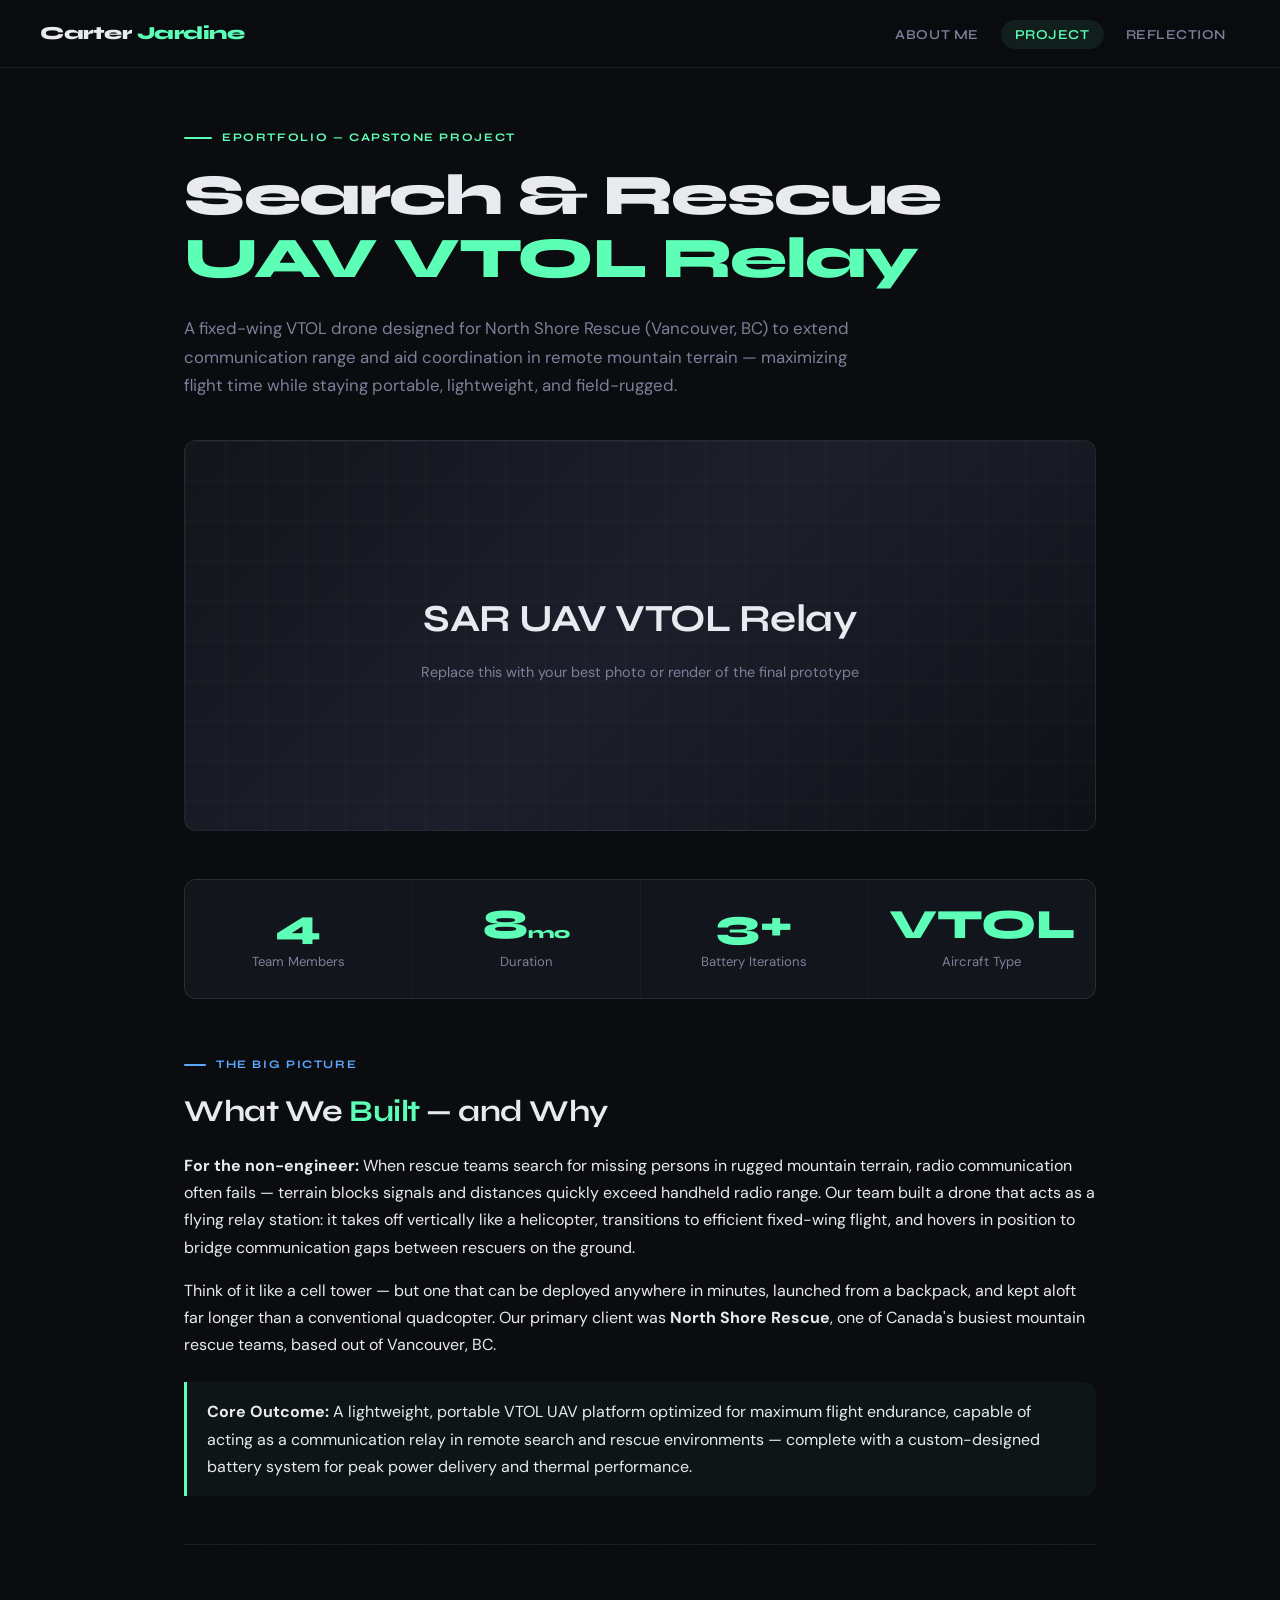
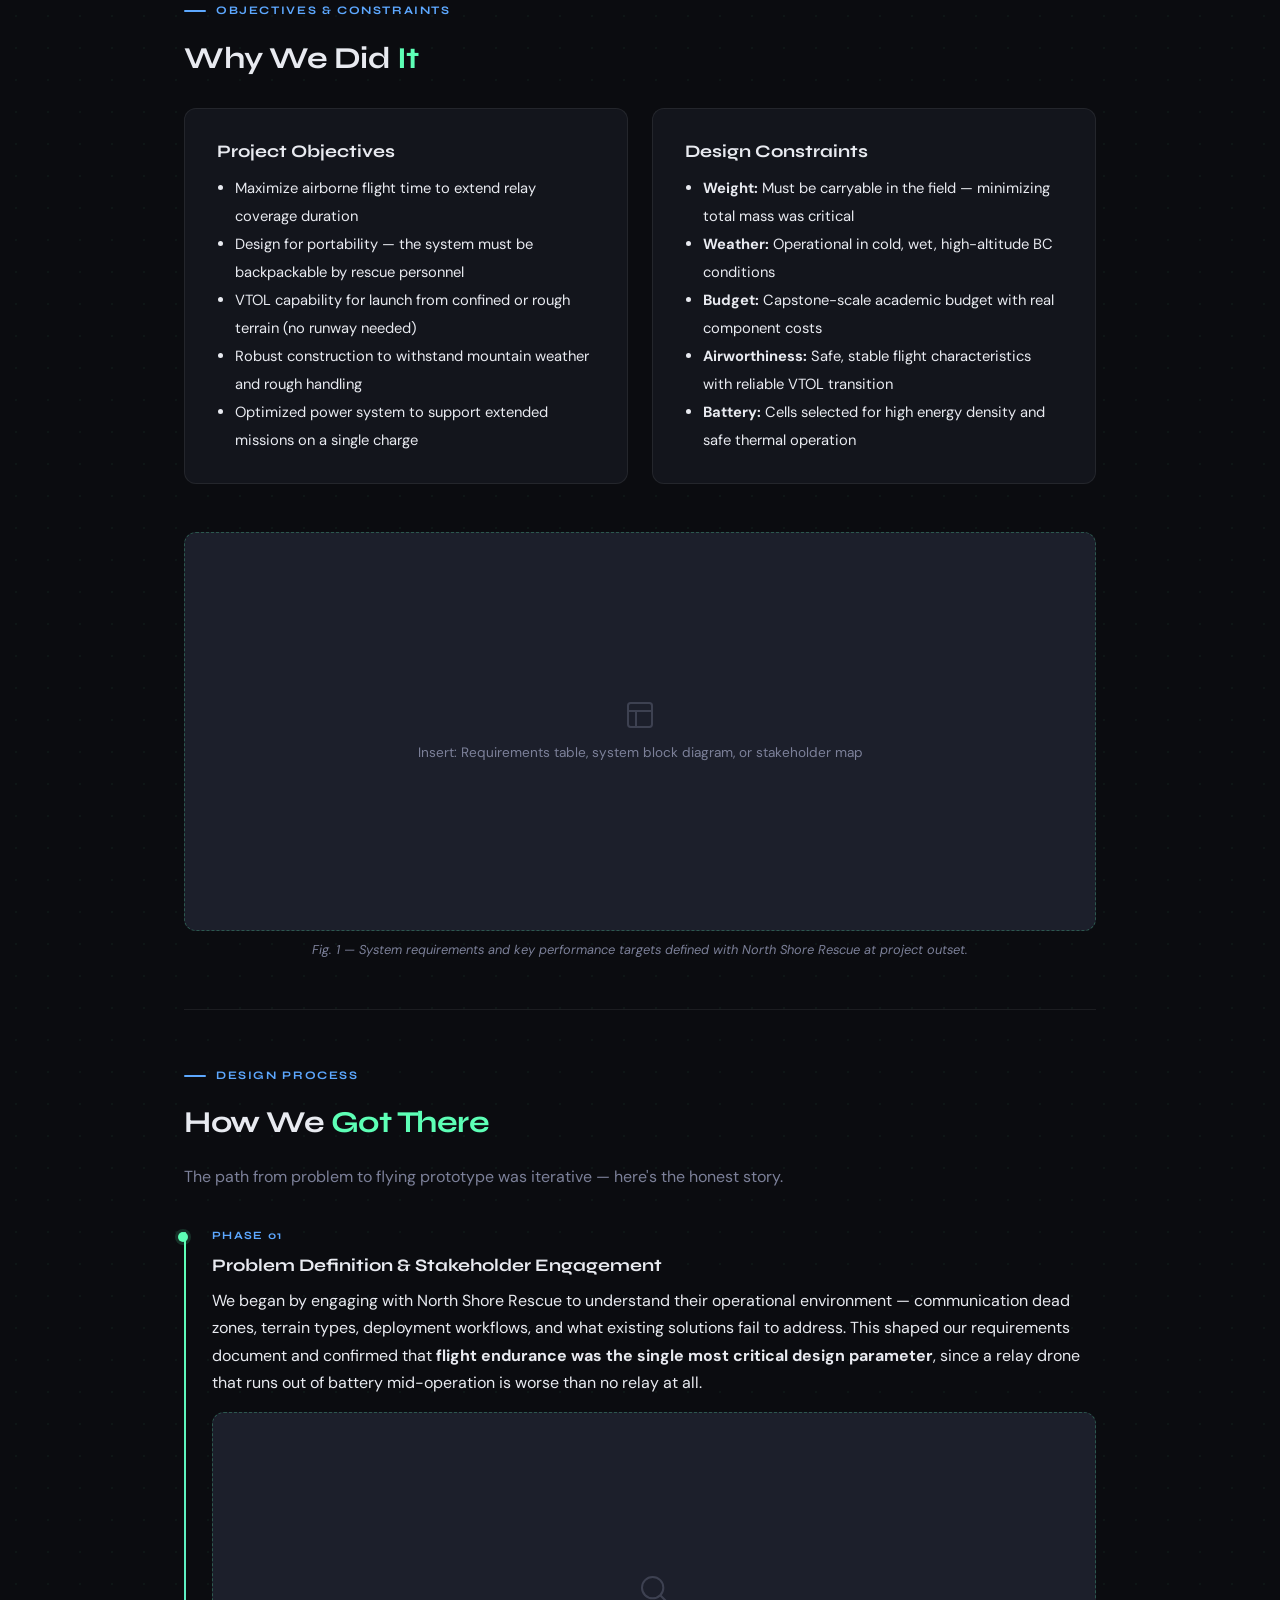
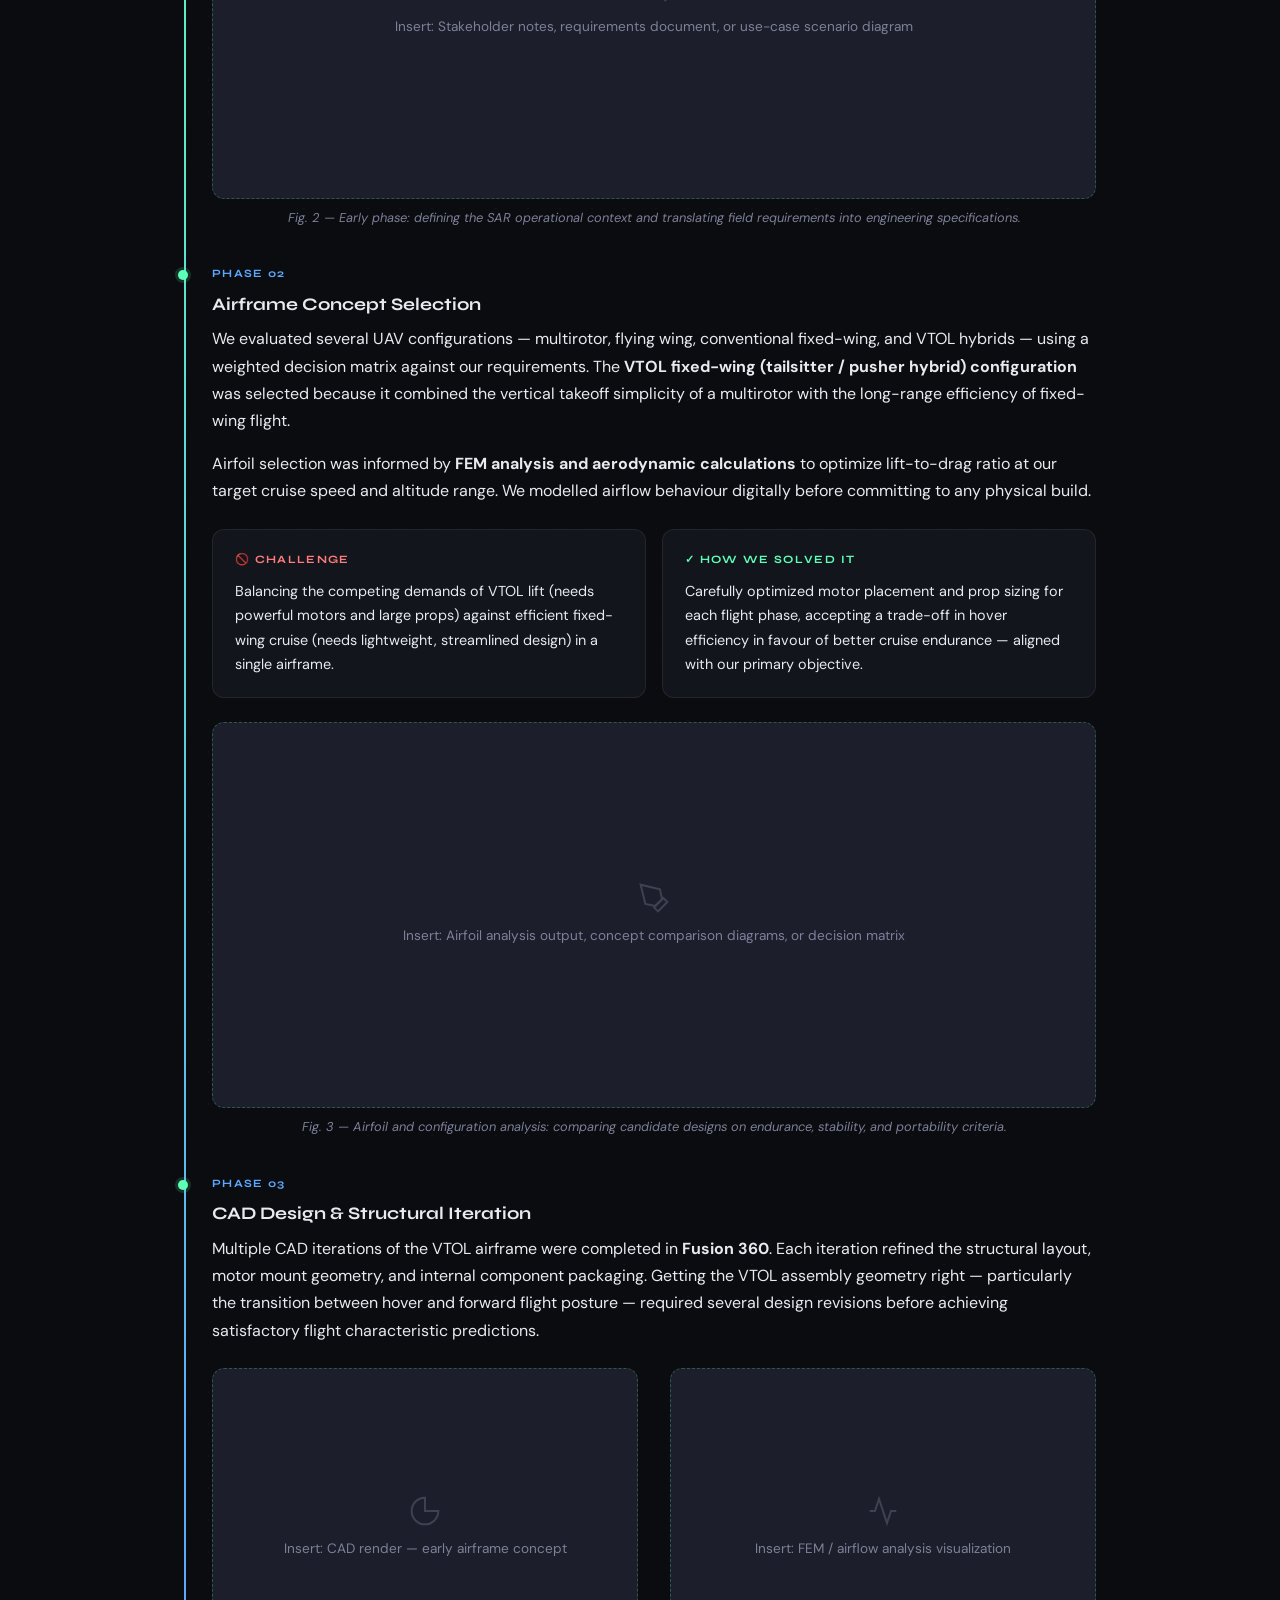
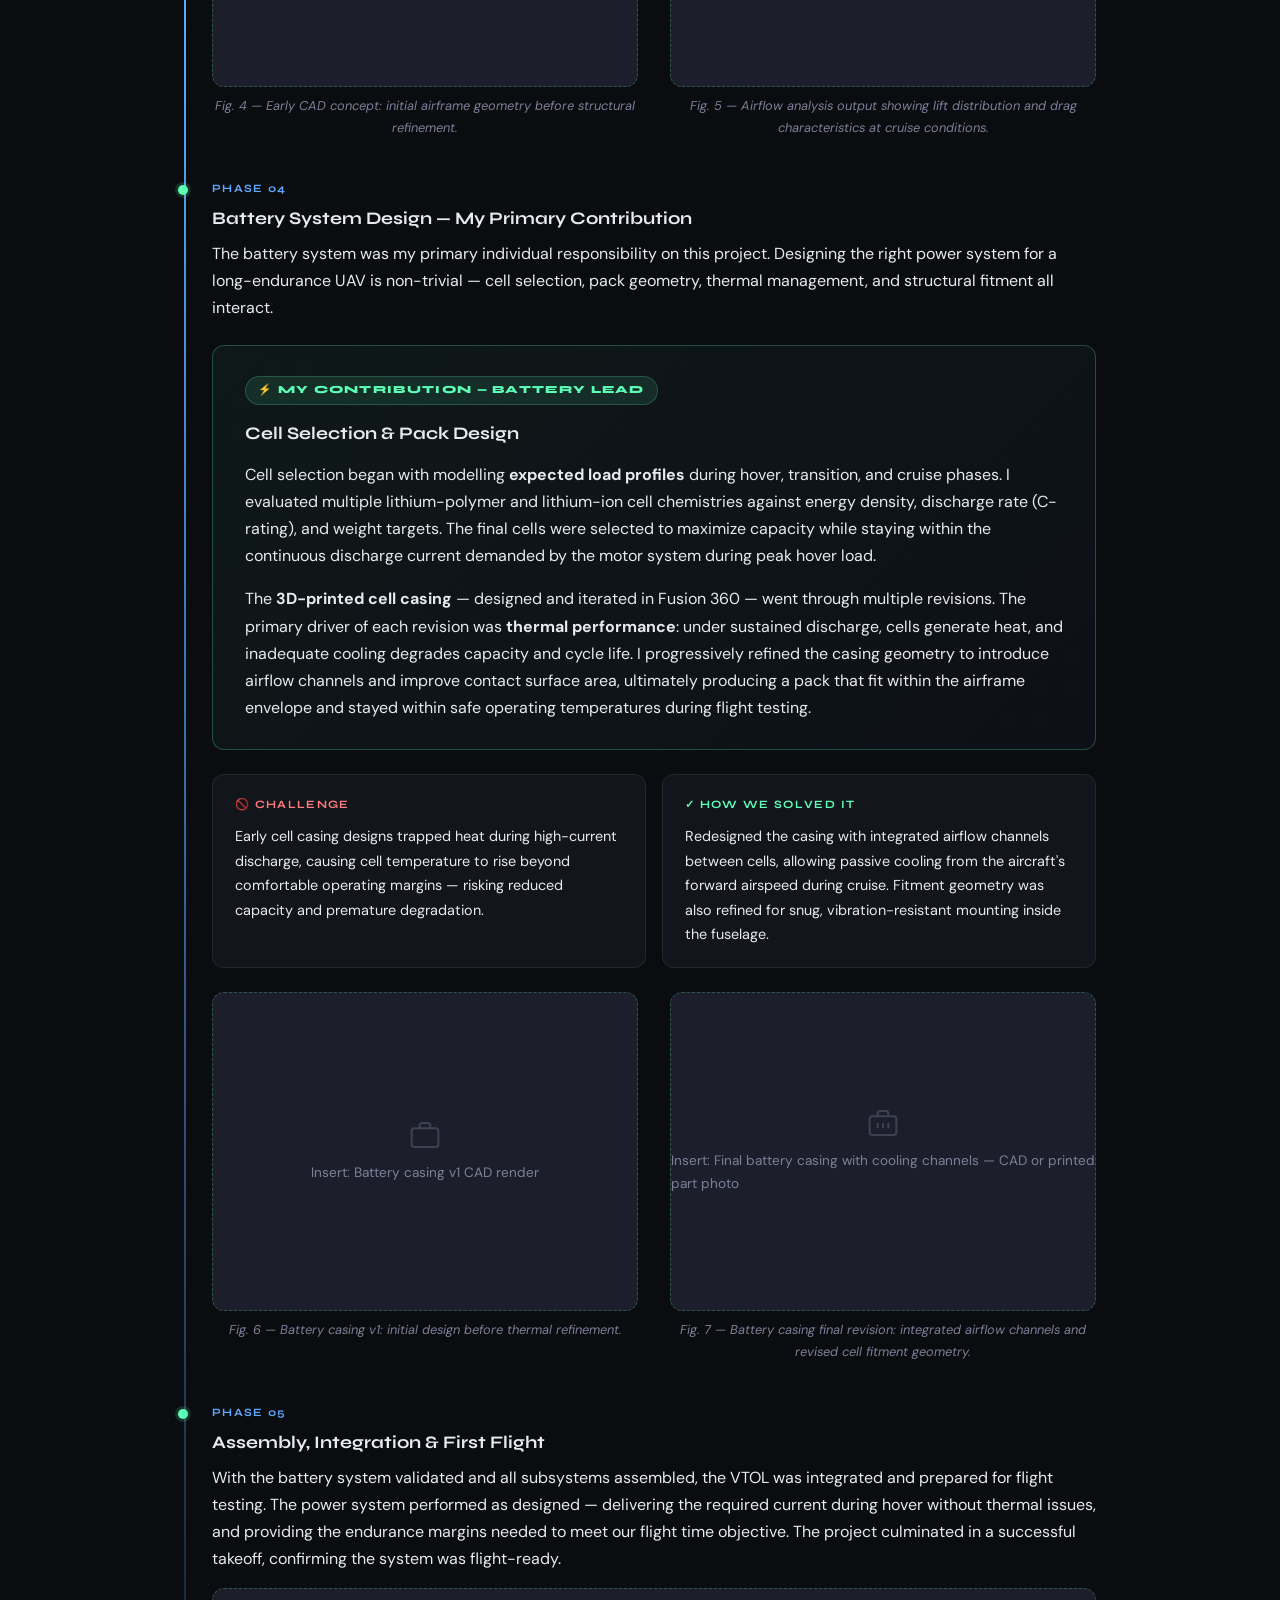
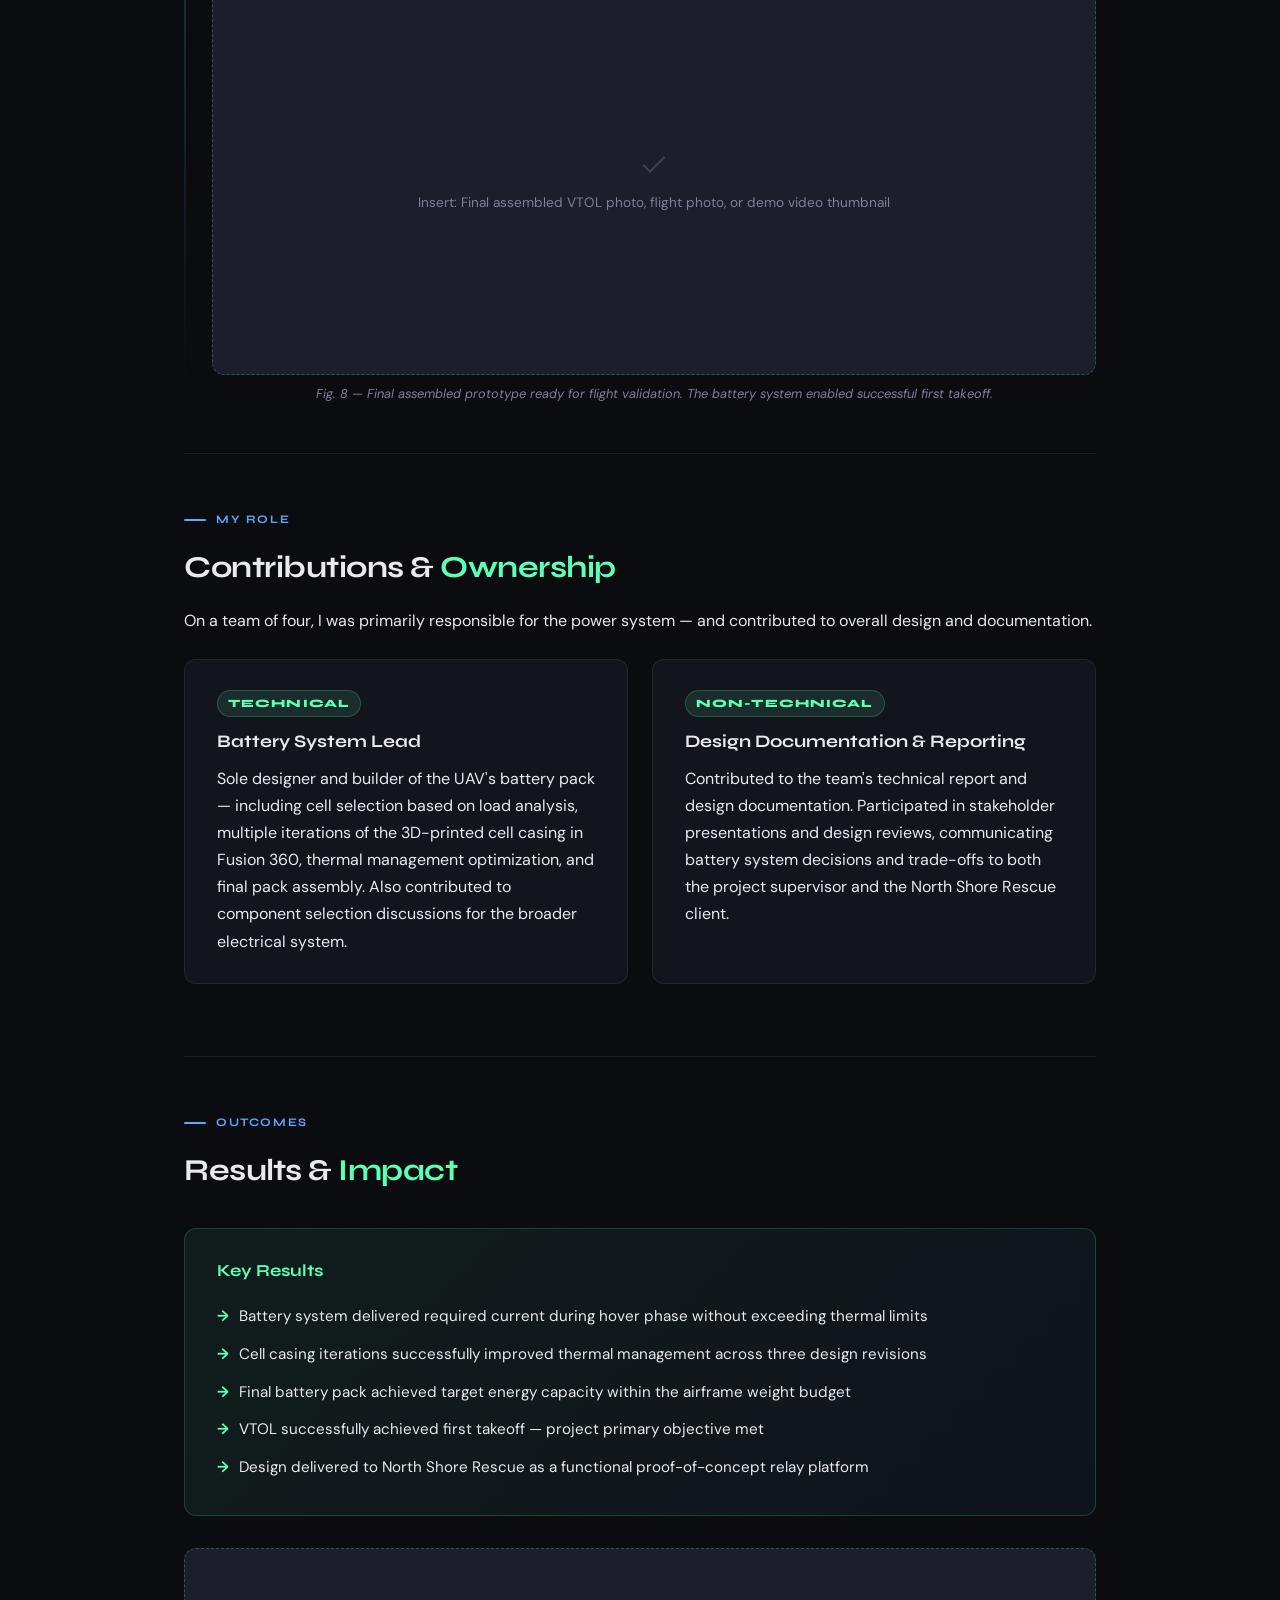
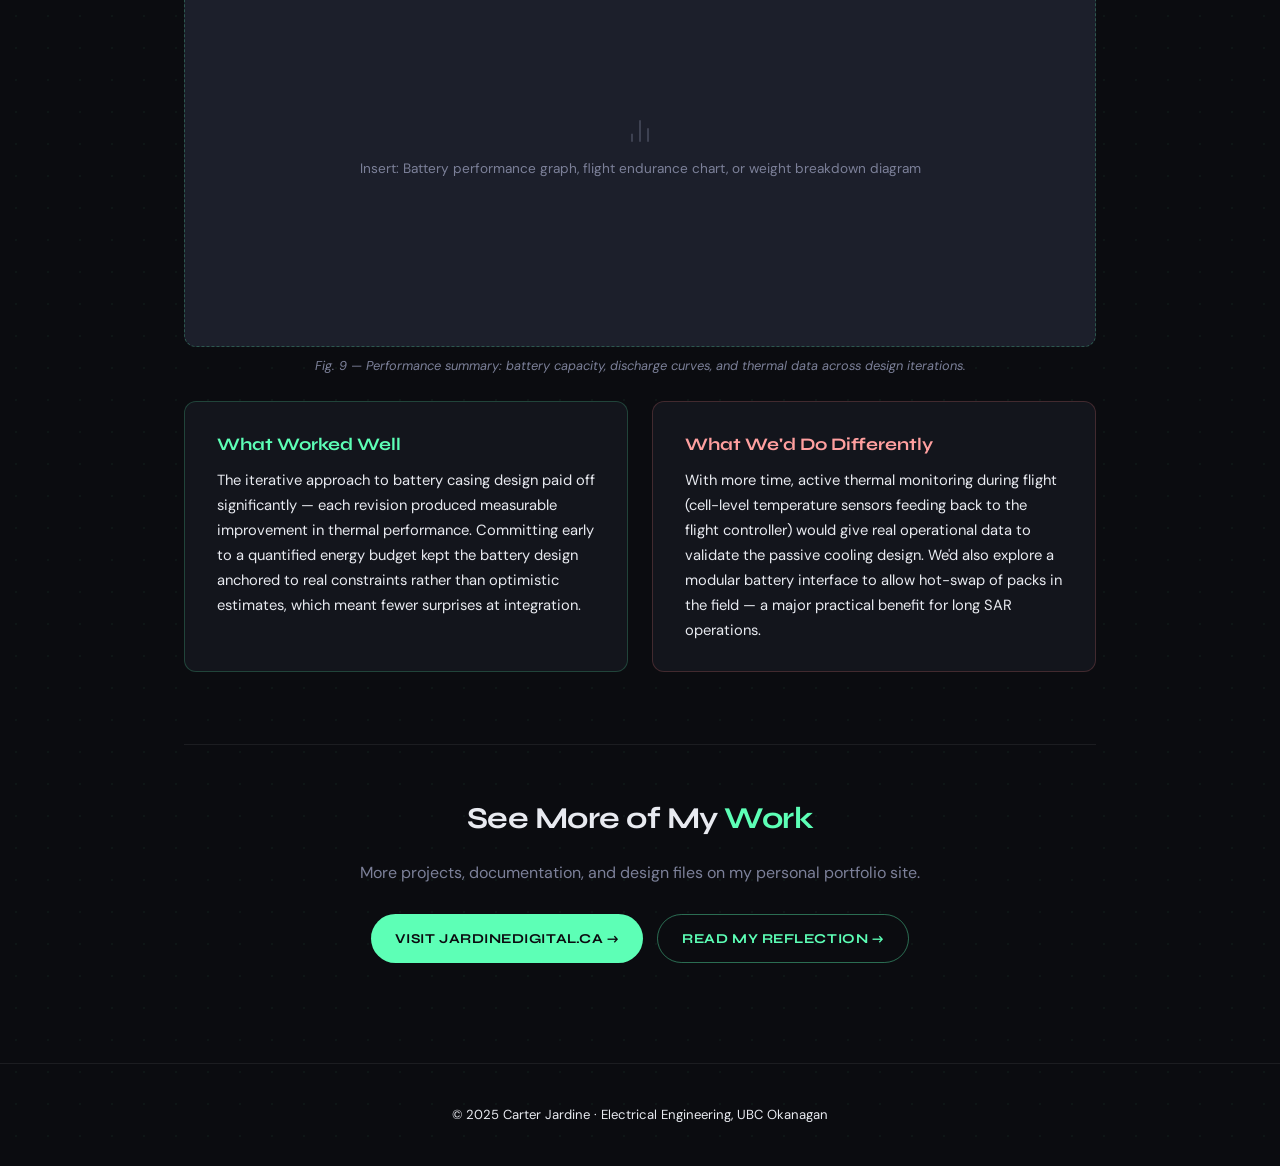
==== project.html @ 3ef9c0d0 "Add files via upload" ====
<!DOCTYPE html>
<html lang="en">
<head>
  <meta charset="UTF-8" />
  <meta name="viewport" content="width=device-width, initial-scale=1.0" />
  <title>Project — Carter Jardine ePortfolio</title>
  <link rel="stylesheet" href="style.css" />
  <style>
    .stats-bar {
      display: grid;
      grid-template-columns: repeat(4, 1fr);
      gap: 1px;
      background: var(--border);
      border: 1px solid var(--border);
      border-radius: var(--radius);
      overflow: hidden;
      margin-bottom: 48px;
    }
    .stats-bar .stat-block { background: var(--surface); }
    @media (max-width: 640px) { .stats-bar { grid-template-columns: 1fr 1fr; } }

    .section-label {
      display: inline-flex;
      align-items: center;
      gap: 10px;
      font-family: var(--font-head);
      font-size: 0.72rem;
      font-weight: 700;
      letter-spacing: 0.14em;
      text-transform: uppercase;
      color: var(--accent2);
      margin-bottom: 12px;
    }
    .section-label::before {
      content: '';
      display: inline-block;
      width: 22px; height: 2px;
      background: var(--accent2);
      border-radius: 2px;
    }

    .split {
      display: grid;
      grid-template-columns: 1fr 1fr;
      gap: 32px;
      align-items: start;
      margin-bottom: 40px;
    }
    @media (max-width: 640px) { .split { grid-template-columns: 1fr; } }

    .hero-img {
      width: 100%;
      aspect-ratio: 21/9;
      background: linear-gradient(135deg, #13151c 0%, #1c1f2b 50%, #0f1117 100%);
      border-radius: var(--radius);
      border: 1px solid var(--border);
      display: flex;
      align-items: center;
      justify-content: center;
      overflow: hidden;
      position: relative;
      margin-bottom: 48px;
    }
    .hero-img .hero-grid {
      position: absolute;
      inset: 0;
      background-image:
        linear-gradient(rgba(93,255,182,0.04) 1px, transparent 1px),
        linear-gradient(90deg, rgba(93,255,182,0.04) 1px, transparent 1px);
      background-size: 40px 40px;
    }
    .hero-img .hero-label {
      position: relative;
      text-align: center;
      z-index: 1;
    }
    .hero-img .hero-label h2 {
      font-size: clamp(1.5rem, 4vw, 2.4rem);
      color: var(--text);
      margin-bottom: 8px;
    }
    .hero-img .hero-label p { color: var(--muted); font-size: 0.9rem; }

    .outcome-box {
      border-left: 3px solid var(--accent);
      padding: 16px 20px;
      background: rgba(93,255,182,0.04);
      border-radius: 0 var(--radius) var(--radius) 0;
      margin: 24px 0;
    }
    .outcome-box p { color: var(--text); margin: 0; font-size: 1rem; }

    .step-num {
      font-family: var(--font-head);
      font-size: 0.7rem;
      font-weight: 800;
      letter-spacing: 0.1em;
      text-transform: uppercase;
      color: var(--accent);
      background: rgba(93,255,182,0.1);
      border: 1px solid rgba(93,255,182,0.2);
      border-radius: 99px;
      padding: 3px 10px;
      display: inline-block;
      margin-bottom: 10px;
    }

    .cs-grid {
      display: grid;
      grid-template-columns: 1fr 1fr;
      gap: 16px;
      margin: 24px 0;
    }
    @media (max-width: 640px) { .cs-grid { grid-template-columns: 1fr; } }
    .cs-card {
      background: var(--surface);
      border: 1px solid var(--border);
      border-radius: var(--radius);
      padding: 20px 22px;
    }
    .cs-card .cs-label {
      font-family: var(--font-head);
      font-size: 0.7rem;
      font-weight: 700;
      letter-spacing: 0.12em;
      text-transform: uppercase;
      margin-bottom: 10px;
    }
    .challenge .cs-label { color: #ff7c7c; }
    .solution .cs-label  { color: var(--accent); }
    .cs-card p { font-size: 0.9rem; color: var(--text); }

    .result-highlight {
      background: linear-gradient(135deg, rgba(93,255,182,0.07), rgba(93,168,255,0.05));
      border: 1px solid rgba(93,255,182,0.18);
      border-radius: var(--radius);
      padding: 28px 32px;
      margin: 32px 0;
    }
    .result-highlight h3 { color: var(--accent); margin-bottom: 12px; font-size: 1.05rem; }
    .result-highlight ul { list-style: none; padding: 0; }
    .result-highlight ul li {
      padding: 6px 0 6px 22px;
      position: relative;
      font-size: 0.95rem;
      color: var(--text);
    }
    .result-highlight ul li::before {
      content: '→';
      position: absolute;
      left: 0;
      color: var(--accent);
      font-weight: 700;
    }

    /* Battery-specific highlight card */
    .my-contrib-card {
      background: linear-gradient(135deg, rgba(93,255,182,0.05), rgba(93,168,255,0.03));
      border: 1px solid rgba(93,255,182,0.25);
      border-radius: var(--radius);
      padding: 28px 32px;
      margin: 24px 0;
    }
    .my-contrib-card .contrib-badge {
      display: inline-flex;
      align-items: center;
      gap: 6px;
      font-family: var(--font-head);
      font-size: 0.68rem;
      font-weight: 800;
      letter-spacing: 0.12em;
      text-transform: uppercase;
      color: var(--accent);
      background: rgba(93,255,182,0.1);
      border: 1px solid rgba(93,255,182,0.2);
      border-radius: 99px;
      padding: 4px 12px;
      margin-bottom: 14px;
    }
  </style>
</head>
<body>

<nav>
  <a class="nav-logo" href="index.html">Carter <span>Jardine</span></a>
  <ul class="nav-links">
    <li><a href="index.html">About Me</a></li>
    <li><a href="project.html" class="active">Project</a></li>
    <li><a href="reflection.html">Reflection</a></li>
  </ul>
</nav>

<main class="page">

  <div class="eyebrow fade-up">ePortfolio — Capstone Project</div>
  <h1 class="fade-up delay-1">Search &amp; Rescue <em>UAV VTOL Relay</em></h1>
  <p class="fade-up delay-2" style="color:var(--muted);font-size:1.05rem;margin-bottom:40px;max-width:680px;">
    A fixed-wing VTOL drone designed for North Shore Rescue (Vancouver, BC) to extend
    communication range and aid coordination in remote mountain terrain — maximizing
    flight time while staying portable, lightweight, and field-rugged.
  </p>

  <!-- Hero banner -->
  <div class="hero-img fade-up delay-2">
    <div class="hero-grid"></div>
    <div class="hero-label">
      <!-- Replace with your UAV render or photo:
           <img src="vtol-hero.jpg" alt="SAR UAV VTOL" style="width:100%;height:100%;object-fit:cover;border-radius:var(--radius);" /> -->
      <h2>SAR UAV VTOL Relay</h2>
      <p>Replace this with your best photo or render of the final prototype</p>
    </div>
  </div>

  <!-- Stats bar -->
  <div class="stats-bar fade-up delay-3">
    <div class="stat-block">
      <div class="number">4</div>
      <div class="label">Team Members</div>
    </div>
    <div class="stat-block">
      <div class="number">8<span style="font-size:1rem">mo</span></div>
      <div class="label">Duration</div>
    </div>
    <div class="stat-block">
      <div class="number">3+</div>
      <div class="label">Battery Iterations</div>
    </div>
    <div class="stat-block">
      <div class="number">VTOL</div>
      <div class="label">Aircraft Type</div>
    </div>
  </div>

  <!-- ===== SECTION 1: Overview ===== -->
  <section class="fade-up">
    <div class="section-label">The Big Picture</div>
    <h2>What We <em>Built</em> — and Why</h2>
    <p>
      <strong>For the non-engineer:</strong> When rescue teams search for missing persons in rugged
      mountain terrain, radio communication often fails — terrain blocks signals and distances
      quickly exceed handheld radio range. Our team built a drone that acts as a flying relay
      station: it takes off vertically like a helicopter, transitions to efficient fixed-wing
      flight, and hovers in position to bridge communication gaps between rescuers on the ground.
    </p>
    <p>
      Think of it like a cell tower — but one that can be deployed anywhere in minutes, launched
      from a backpack, and kept aloft far longer than a conventional quadcopter. Our primary client
      was <strong>North Shore Rescue</strong>, one of Canada's busiest mountain rescue teams, based
      out of Vancouver, BC.
    </p>
    <div class="outcome-box">
      <p>
        <strong>Core Outcome:</strong> A lightweight, portable VTOL UAV platform optimized for
        maximum flight endurance, capable of acting as a communication relay in remote search
        and rescue environments — complete with a custom-designed battery system for peak
        power delivery and thermal performance.
      </p>
    </div>
  </section>

  <hr class="divider" />

  <!-- ===== SECTION 2: Objectives ===== -->
  <section class="fade-up">
    <div class="section-label">Objectives &amp; Constraints</div>
    <h2>Why We Did <em>It</em></h2>
    <div class="grid-2" style="margin-top:24px;">
      <div class="card">
        <h3>Project Objectives</h3>
        <ul style="padding-left:18px; margin-top:8px; font-size:0.92rem; line-height:1.9;">
          <li>Maximize airborne flight time to extend relay coverage duration</li>
          <li>Design for portability — the system must be backpackable by rescue personnel</li>
          <li>VTOL capability for launch from confined or rough terrain (no runway needed)</li>
          <li>Robust construction to withstand mountain weather and rough handling</li>
          <li>Optimized power system to support extended missions on a single charge</li>
        </ul>
      </div>
      <div class="card">
        <h3>Design Constraints</h3>
        <ul style="padding-left:18px; margin-top:8px; font-size:0.92rem; line-height:1.9;">
          <li><strong>Weight:</strong> Must be carryable in the field — minimizing total mass was critical</li>
          <li><strong>Weather:</strong> Operational in cold, wet, high-altitude BC conditions</li>
          <li><strong>Budget:</strong> Capstone-scale academic budget with real component costs</li>
          <li><strong>Airworthiness:</strong> Safe, stable flight characteristics with reliable VTOL transition</li>
          <li><strong>Battery:</strong> Cells selected for high energy density and safe thermal operation</li>
        </ul>
      </div>
    </div>
    <figure style="margin-top:24px;">
      <div class="img-placeholder" style="aspect-ratio:16/7;">
        <svg width="32" height="32" fill="none" stroke="currentColor" stroke-width="1.5" viewBox="0 0 24 24"><rect x="3" y="3" width="18" height="18" rx="2"/><path d="M3 9h18M9 21V9"/></svg>
        <span>Insert: Requirements table, system block diagram, or stakeholder map</span>
      </div>
      <figcaption>Fig. 1 — System requirements and key performance targets defined with North Shore Rescue at project outset.</figcaption>
    </figure>
  </section>

  <hr class="divider" />

  <!-- ===== SECTION 3: Design Process ===== -->
  <section class="fade-up">
    <div class="section-label">Design Process</div>
    <h2>How We <em>Got There</em></h2>
    <p style="color:var(--muted); margin-bottom:36px;">
      The path from problem to flying prototype was iterative — here's the honest story.
    </p>

    <div class="timeline">

      <div class="timeline-item">
        <div class="phase">Phase 01</div>
        <h3>Problem Definition &amp; Stakeholder Engagement</h3>
        <p>
          We began by engaging with North Shore Rescue to understand their operational environment —
          communication dead zones, terrain types, deployment workflows, and what existing solutions
          fail to address. This shaped our requirements document and confirmed that
          <strong>flight endurance was the single most critical design parameter</strong>, since
          a relay drone that runs out of battery mid-operation is worse than no relay at all.
        </p>
        <figure style="margin-top:16px;">
          <div class="img-placeholder" style="aspect-ratio:16/7;">
            <svg width="32" height="32" fill="none" stroke="currentColor" stroke-width="1.5" viewBox="0 0 24 24"><circle cx="11" cy="11" r="8"/><path d="m21 21-4.35-4.35"/></svg>
            <span>Insert: Stakeholder notes, requirements document, or use-case scenario diagram</span>
          </div>
          <figcaption>Fig. 2 — Early phase: defining the SAR operational context and translating field requirements into engineering specifications.</figcaption>
        </figure>
      </div>

      <div class="timeline-item">
        <div class="phase">Phase 02</div>
        <h3>Airframe Concept Selection</h3>
        <p>
          We evaluated several UAV configurations — multirotor, flying wing, conventional fixed-wing,
          and VTOL hybrids — using a weighted decision matrix against our requirements. The
          <strong>VTOL fixed-wing (tailsitter / pusher hybrid) configuration</strong> was selected
          because it combined the vertical takeoff simplicity of a multirotor with the long-range
          efficiency of fixed-wing flight.
        </p>
        <p>
          Airfoil selection was informed by <strong>FEM analysis and aerodynamic calculations</strong>
          to optimize lift-to-drag ratio at our target cruise speed and altitude range. We modelled
          airflow behaviour digitally before committing to any physical build.
        </p>
        <div class="cs-grid">
          <div class="cs-card challenge">
            <div class="cs-label">🚫 Challenge</div>
            <p>Balancing the competing demands of VTOL lift (needs powerful motors and large props) against efficient fixed-wing cruise (needs lightweight, streamlined design) in a single airframe.</p>
          </div>
          <div class="cs-card solution">
            <div class="cs-label">✓ How We Solved It</div>
            <p>Carefully optimized motor placement and prop sizing for each flight phase, accepting a trade-off in hover efficiency in favour of better cruise endurance — aligned with our primary objective.</p>
          </div>
        </div>
        <figure style="margin-top:16px;">
          <div class="img-placeholder" style="aspect-ratio:16/7;">
            <svg width="32" height="32" fill="none" stroke="currentColor" stroke-width="1.5" viewBox="0 0 24 24"><path d="M12 19l7-7 3 3-7 7-3-3z"/><path d="M18 13l-1.5-7.5L2 2l3.5 14.5L13 18l5-5z"/></svg>
            <span>Insert: Airfoil analysis output, concept comparison diagrams, or decision matrix</span>
          </div>
          <figcaption>Fig. 3 — Airfoil and configuration analysis: comparing candidate designs on endurance, stability, and portability criteria.</figcaption>
        </figure>
      </div>

      <div class="timeline-item">
        <div class="phase">Phase 03</div>
        <h3>CAD Design &amp; Structural Iteration</h3>
        <p>
          Multiple CAD iterations of the VTOL airframe were completed in <strong>Fusion 360</strong>.
          Each iteration refined the structural layout, motor mount geometry, and internal component
          packaging. Getting the VTOL assembly geometry right — particularly the transition between
          hover and forward flight posture — required several design revisions before achieving
          satisfactory flight characteristic predictions.
        </p>
        <div class="split" style="margin-top:24px;">
          <figure>
            <div class="img-placeholder" style="aspect-ratio:4/3;">
              <svg width="32" height="32" fill="none" stroke="currentColor" stroke-width="1.5" viewBox="0 0 24 24"><path d="M12 2a10 10 0 1 0 10 10H12V2z"/></svg>
              <span>Insert: CAD render — early airframe concept</span>
            </div>
            <figcaption>Fig. 4 — Early CAD concept: initial airframe geometry before structural refinement.</figcaption>
          </figure>
          <figure>
            <div class="img-placeholder" style="aspect-ratio:4/3;">
              <svg width="32" height="32" fill="none" stroke="currentColor" stroke-width="1.5" viewBox="0 0 24 24"><polyline points="22 12 18 12 15 21 9 3 6 12 2 12"/></svg>
              <span>Insert: FEM / airflow analysis visualization</span>
            </div>
            <figcaption>Fig. 5 — Airflow analysis output showing lift distribution and drag characteristics at cruise conditions.</figcaption>
          </figure>
        </div>
      </div>

      <div class="timeline-item">
        <div class="phase">Phase 04</div>
        <h3>Battery System Design — My Primary Contribution</h3>
        <p>
          The battery system was my primary individual responsibility on this project. Designing the
          right power system for a long-endurance UAV is non-trivial — cell selection, pack geometry,
          thermal management, and structural fitment all interact.
        </p>

        <!-- Battery highlight card -->
        <div class="my-contrib-card">
          <div class="contrib-badge">⚡ My Contribution — Battery Lead</div>
          <h3 style="margin-bottom:12px;">Cell Selection &amp; Pack Design</h3>
          <p>
            Cell selection began with modelling <strong>expected load profiles</strong> during hover,
            transition, and cruise phases. I evaluated multiple lithium-polymer and lithium-ion cell
            chemistries against energy density, discharge rate (C-rating), and weight targets.
            The final cells were selected to maximize capacity while staying within the continuous
            discharge current demanded by the motor system during peak hover load.
          </p>
          <p>
            The <strong>3D-printed cell casing</strong> — designed and iterated in Fusion 360 —
            went through multiple revisions. The primary driver of each revision was
            <strong>thermal performance</strong>: under sustained discharge, cells generate heat,
            and inadequate cooling degrades capacity and cycle life. I progressively refined the
            casing geometry to introduce airflow channels and improve contact surface area, ultimately
            producing a pack that fit within the airframe envelope and stayed within safe operating
            temperatures during flight testing.
          </p>
        </div>

        <div class="cs-grid">
          <div class="cs-card challenge">
            <div class="cs-label">🚫 Challenge</div>
            <p>Early cell casing designs trapped heat during high-current discharge, causing cell temperature to rise beyond comfortable operating margins — risking reduced capacity and premature degradation.</p>
          </div>
          <div class="cs-card solution">
            <div class="cs-label">✓ How We Solved It</div>
            <p>Redesigned the casing with integrated airflow channels between cells, allowing passive cooling from the aircraft's forward airspeed during cruise. Fitment geometry was also refined for snug, vibration-resistant mounting inside the fuselage.</p>
          </div>
        </div>

        <div class="split" style="margin-top:24px;">
          <figure>
            <div class="img-placeholder" style="aspect-ratio:4/3;">
              <svg width="32" height="32" fill="none" stroke="currentColor" stroke-width="1.5" viewBox="0 0 24 24"><rect x="2" y="7" width="20" height="14" rx="2"/><path d="M16 7V5a2 2 0 0 0-2-2h-4a2 2 0 0 0-2 2v2"/></svg>
              <span>Insert: Battery casing v1 CAD render</span>
            </div>
            <figcaption>Fig. 6 — Battery casing v1: initial design before thermal refinement.</figcaption>
          </figure>
          <figure>
            <div class="img-placeholder" style="aspect-ratio:4/3;">
              <svg width="32" height="32" fill="none" stroke="currentColor" stroke-width="1.5" viewBox="0 0 24 24"><rect x="2" y="7" width="20" height="14" rx="2"/><path d="M16 7V5a2 2 0 0 0-2-2h-4a2 2 0 0 0-2 2v2"/><line x1="8" y1="12" x2="8" y2="16"/><line x1="12" y1="12" x2="12" y2="16"/><line x1="16" y1="12" x2="16" y2="16"/></svg>
              <span>Insert: Final battery casing with cooling channels — CAD or printed part photo</span>
            </div>
            <figcaption>Fig. 7 — Battery casing final revision: integrated airflow channels and revised cell fitment geometry.</figcaption>
          </figure>
        </div>
      </div>

      <div class="timeline-item">
        <div class="phase">Phase 05</div>
        <h3>Assembly, Integration &amp; First Flight</h3>
        <p>
          With the battery system validated and all subsystems assembled, the VTOL was integrated
          and prepared for flight testing. The power system performed as designed — delivering the
          required current during hover without thermal issues, and providing the endurance margins
          needed to meet our flight time objective. The project culminated in a successful takeoff,
          confirming the system was flight-ready.
        </p>
        <figure style="margin-top:16px;">
          <div class="img-placeholder" style="aspect-ratio:16/7;">
            <svg width="32" height="32" fill="none" stroke="currentColor" stroke-width="1.5" viewBox="0 0 24 24"><polyline points="20 6 9 17 4 12"/></svg>
            <span>Insert: Final assembled VTOL photo, flight photo, or demo video thumbnail</span>
          </div>
          <figcaption>Fig. 8 — Final assembled prototype ready for flight validation. The battery system enabled successful first takeoff.</figcaption>
        </figure>
      </div>

    </div>
  </section>

  <hr class="divider" />

  <!-- ===== SECTION 4: Contributions ===== -->
  <section class="fade-up">
    <div class="section-label">My Role</div>
    <h2>Contributions &amp; <em>Ownership</em></h2>
    <p>On a team of four, I was primarily responsible for the power system — and contributed to overall design and documentation.</p>

    <div class="grid-2" style="margin-top:24px;">
      <div class="card">
        <div class="step-num">Technical</div>
        <h3>Battery System Lead</h3>
        <p>
          Sole designer and builder of the UAV's battery pack — including cell selection based on
          load analysis, multiple iterations of the 3D-printed cell casing in Fusion 360, thermal
          management optimization, and final pack assembly. Also contributed to component selection
          discussions for the broader electrical system.
        </p>
      </div>
      <div class="card">
        <div class="step-num">Non-Technical</div>
        <h3>Design Documentation &amp; Reporting</h3>
        <p>
          Contributed to the team's technical report and design documentation. Participated in
          stakeholder presentations and design reviews, communicating battery system decisions and
          trade-offs to both the project supervisor and the North Shore Rescue client.
        </p>
      </div>
    </div>
  </section>

  <hr class="divider" />

  <!-- ===== SECTION 5: Results ===== -->
  <section class="fade-up">
    <div class="section-label">Outcomes</div>
    <h2>Results &amp; <em>Impact</em></h2>

    <div class="result-highlight">
      <h3>Key Results</h3>
      <ul>
        <li>Battery system delivered required current during hover phase without exceeding thermal limits</li>
        <li>Cell casing iterations successfully improved thermal management across three design revisions</li>
        <li>Final battery pack achieved target energy capacity within the airframe weight budget</li>
        <li>VTOL successfully achieved first takeoff — project primary objective met</li>
        <li>Design delivered to North Shore Rescue as a functional proof-of-concept relay platform</li>
      </ul>
    </div>

    <figure>
      <div class="img-placeholder" style="aspect-ratio:16/7;">
        <svg width="32" height="32" fill="none" stroke="currentColor" stroke-width="1.5" viewBox="0 0 24 24"><line x1="18" y1="20" x2="18" y2="10"/><line x1="12" y1="20" x2="12" y2="4"/><line x1="6" y1="20" x2="6" y2="14"/></svg>
        <span>Insert: Battery performance graph, flight endurance chart, or weight breakdown diagram</span>
      </div>
      <figcaption>Fig. 9 — Performance summary: battery capacity, discharge curves, and thermal data across design iterations.</figcaption>
    </figure>

    <div class="grid-2" style="margin-top:24px;">
      <div class="card" style="border-color:rgba(93,255,182,0.2);">
        <h3 style="color:var(--accent);">What Worked Well</h3>
        <p style="font-size:0.92rem;">
          The iterative approach to battery casing design paid off significantly — each revision
          produced measurable improvement in thermal performance. Committing early to a quantified
          energy budget kept the battery design anchored to real constraints rather than optimistic
          estimates, which meant fewer surprises at integration.
        </p>
      </div>
      <div class="card" style="border-color:rgba(255,124,124,0.2);">
        <h3 style="color:#ff9f9f;">What We'd Do Differently</h3>
        <p style="font-size:0.92rem;">
          With more time, active thermal monitoring during flight (cell-level temperature sensors
          feeding back to the flight controller) would give real operational data to validate the
          passive cooling design. We'd also explore a modular battery interface to allow hot-swap
          of packs in the field — a major practical benefit for long SAR operations.
        </p>
      </div>
    </div>
  </section>

  <hr class="divider" />

  <section style="text-align:center;" class="fade-up">
    <h2>See More of My <em>Work</em></h2>
    <p style="color:var(--muted);margin-bottom:28px;">
      More projects, documentation, and design files on my personal portfolio site.
    </p>
    <div style="display:flex;gap:14px;justify-content:center;flex-wrap:wrap;">
      <a href="https://jardinedigital.ca/" target="_blank" class="btn">Visit jardinedigital.ca →</a>
      <a href="reflection.html" class="btn ghost">Read My Reflection →</a>
    </div>
  </section>

</main>

<footer>
  <p>© 2025 Carter Jardine · Electrical Engineering, UBC Okanagan</p>
</footer>

</body>
</html>
---- style.css ----
/* ============================================================
   ePortfolio — Shared Stylesheet
   ============================================================ */

@import url('https://fonts.googleapis.com/css2?family=Syne:wght@400;600;700;800&family=DM+Sans:ital,wght@0,300;0,400;0,500;1,300&display=swap');

/* ---------- CSS Variables ---------- */
:root {
  --bg:        #0b0c10;
  --surface:   #13151c;
  --surface2:  #1c1f2b;
  --accent:    #5dffb6;
  --accent2:   #5da8ff;
  --text:      #e8eaf0;
  --muted:     #7c8099;
  --border:    rgba(255,255,255,0.07);
  --radius:    12px;
  --font-head: 'Syne', sans-serif;
  --font-body: 'DM Sans', sans-serif;
  --nav-h:     68px;
}

/* ---------- Reset & Base ---------- */
*, *::before, *::after { box-sizing: border-box; margin: 0; padding: 0; }

html { scroll-behavior: smooth; }

body {
  background: var(--bg);
  color: var(--text);
  font-family: var(--font-body);
  font-size: 16px;
  line-height: 1.7;
  min-height: 100vh;
  /* subtle dot-grid texture */
  background-image: radial-gradient(circle, rgba(93,255,182,0.04) 1px, transparent 1px);
  background-size: 32px 32px;
}

img { display: block; max-width: 100%; border-radius: var(--radius); }
a { color: var(--accent); text-decoration: none; }
a:hover { text-decoration: underline; }

/* ---------- Nav ---------- */
nav {
  position: fixed;
  top: 0; left: 0; right: 0;
  height: var(--nav-h);
  background: rgba(11,12,16,0.85);
  backdrop-filter: blur(16px);
  -webkit-backdrop-filter: blur(16px);
  border-bottom: 1px solid var(--border);
  display: flex;
  align-items: center;
  justify-content: space-between;
  padding: 0 40px;
  z-index: 100;
}

.nav-logo {
  font-family: var(--font-head);
  font-weight: 800;
  font-size: 1.15rem;
  letter-spacing: -0.5px;
  color: var(--text);
  text-decoration: none;
}
.nav-logo span { color: var(--accent); }

.nav-links {
  display: flex;
  gap: 8px;
  list-style: none;
}

.nav-links a {
  font-family: var(--font-head);
  font-size: 0.85rem;
  font-weight: 600;
  letter-spacing: 0.04em;
  text-transform: uppercase;
  color: var(--muted);
  padding: 6px 14px;
  border-radius: 99px;
  transition: color 0.2s, background 0.2s;
  text-decoration: none;
}
.nav-links a:hover,
.nav-links a.active {
  color: var(--accent);
  background: rgba(93,255,182,0.08);
}

/* ---------- Page wrapper ---------- */
.page {
  padding-top: calc(var(--nav-h) + 60px);
  padding-bottom: 100px;
  max-width: 960px;
  margin: 0 auto;
  padding-left: 24px;
  padding-right: 24px;
}

/* ---------- Hero label ---------- */
.eyebrow {
  font-family: var(--font-head);
  font-size: 0.72rem;
  font-weight: 700;
  letter-spacing: 0.14em;
  text-transform: uppercase;
  color: var(--accent);
  margin-bottom: 16px;
  display: flex;
  align-items: center;
  gap: 10px;
}
.eyebrow::before {
  content: '';
  display: inline-block;
  width: 28px; height: 2px;
  background: var(--accent);
  border-radius: 2px;
}

/* ---------- Section headings ---------- */
h1 {
  font-family: var(--font-head);
  font-size: clamp(2.4rem, 5vw, 3.6rem);
  font-weight: 800;
  line-height: 1.1;
  letter-spacing: -1.5px;
  margin-bottom: 24px;
}
h1 em { font-style: normal; color: var(--accent); }

h2 {
  font-family: var(--font-head);
  font-size: clamp(1.4rem, 3vw, 1.9rem);
  font-weight: 700;
  letter-spacing: -0.5px;
  margin-bottom: 14px;
}
h2 em { font-style: normal; color: var(--accent); }

h3 {
  font-family: var(--font-head);
  font-size: 1.1rem;
  font-weight: 700;
  margin-bottom: 8px;
}

p { color: var(--text); margin-bottom: 16px; }
p:last-child { margin-bottom: 0; }

/* ---------- Cards ---------- */
.card {
  background: var(--surface);
  border: 1px solid var(--border);
  border-radius: var(--radius);
  padding: 28px 32px;
  margin-bottom: 24px;
  transition: border-color 0.25s, transform 0.25s;
}
.card:hover {
  border-color: rgba(93,255,182,0.25);
  transform: translateY(-3px);
}

/* ---------- Tag pills ---------- */
.tags { display: flex; flex-wrap: wrap; gap: 8px; margin-top: 12px; }
.tag {
  font-family: var(--font-head);
  font-size: 0.72rem;
  font-weight: 700;
  letter-spacing: 0.08em;
  text-transform: uppercase;
  padding: 4px 12px;
  border-radius: 99px;
  background: rgba(93,255,182,0.08);
  color: var(--accent);
  border: 1px solid rgba(93,255,182,0.2);
}

/* ---------- Divider ---------- */
.divider {
  border: none;
  border-top: 1px solid var(--border);
  margin: 48px 0;
}

/* ---------- Button ---------- */
.btn {
  display: inline-flex;
  align-items: center;
  gap: 8px;
  font-family: var(--font-head);
  font-size: 0.85rem;
  font-weight: 700;
  letter-spacing: 0.04em;
  text-transform: uppercase;
  padding: 12px 24px;
  border-radius: 99px;
  background: var(--accent);
  color: #0b0c10;
  border: none;
  cursor: pointer;
  transition: opacity 0.2s, transform 0.2s;
  text-decoration: none;
}
.btn:hover { opacity: 0.88; transform: translateY(-2px); text-decoration: none; }
.btn.ghost {
  background: transparent;
  color: var(--accent);
  border: 1px solid rgba(93,255,182,0.4);
}

/* ---------- Grid helpers ---------- */
.grid-2 {
  display: grid;
  grid-template-columns: 1fr 1fr;
  gap: 24px;
}
@media (max-width: 640px) {
  .grid-2 { grid-template-columns: 1fr; }
  nav { padding: 0 20px; }
  .page { padding-left: 16px; padding-right: 16px; }
}

/* ---------- Stat block ---------- */
.stat-block {
  text-align: center;
  padding: 24px 16px;
}
.stat-block .number {
  font-family: var(--font-head);
  font-size: 2.6rem;
  font-weight: 800;
  color: var(--accent);
  line-height: 1;
}
.stat-block .label {
  font-size: 0.82rem;
  color: var(--muted);
  margin-top: 6px;
}

/* ---------- Image placeholder ---------- */
.img-placeholder {
  width: 100%;
  aspect-ratio: 16/9;
  background: var(--surface2);
  border: 1px dashed rgba(93,255,182,0.25);
  border-radius: var(--radius);
  display: flex;
  flex-direction: column;
  align-items: center;
  justify-content: center;
  gap: 10px;
  color: var(--muted);
  font-size: 0.85rem;
  margin-bottom: 8px;
}
.img-placeholder svg { opacity: 0.35; }
figcaption {
  font-size: 0.8rem;
  color: var(--muted);
  font-style: italic;
  text-align: center;
  margin-top: 8px;
}

/* ---------- Timeline ---------- */
.timeline { position: relative; padding-left: 28px; margin-top: 8px; }
.timeline::before {
  content: '';
  position: absolute;
  left: 0; top: 6px; bottom: 6px;
  width: 2px;
  background: linear-gradient(to bottom, var(--accent), var(--accent2), transparent);
  border-radius: 2px;
}
.timeline-item { position: relative; margin-bottom: 36px; }
.timeline-item::before {
  content: '';
  position: absolute;
  left: -34px; top: 6px;
  width: 10px; height: 10px;
  border-radius: 50%;
  background: var(--accent);
  box-shadow: 0 0 0 3px rgba(93,255,182,0.15);
}
.timeline-item h3 { margin-bottom: 6px; }
.timeline-item .phase {
  font-family: var(--font-head);
  font-size: 0.7rem;
  font-weight: 700;
  letter-spacing: 0.12em;
  text-transform: uppercase;
  color: var(--accent2);
  margin-bottom: 6px;
}

/* ---------- Footer ---------- */
footer {
  text-align: center;
  padding: 40px 24px;
  border-top: 1px solid var(--border);
  color: var(--muted);
  font-size: 0.82rem;
}

/* ---------- Fade-in animation ---------- */
@keyframes fadeUp {
  from { opacity: 0; transform: translateY(24px); }
  to   { opacity: 1; transform: translateY(0); }
}
.fade-up { animation: fadeUp 0.6s ease both; }
.delay-1 { animation-delay: 0.1s; }
.delay-2 { animation-delay: 0.22s; }
.delay-3 { animation-delay: 0.34s; }
.delay-4 { animation-delay: 0.46s; }

/* ---------- Profile avatar placeholder ---------- */
.avatar-wrap {
  width: 120px; height: 120px;
  border-radius: 50%;
  background: var(--surface2);
  border: 3px solid var(--accent);
  display: flex;
  align-items: center;
  justify-content: center;
  flex-shrink: 0;
  overflow: hidden;
  box-shadow: 0 0 0 6px rgba(93,255,182,0.07);
}
.avatar-wrap img { width: 100%; height: 100%; object-fit: cover; border-radius: 50%; }
.avatar-initials {
  font-family: var(--font-head);
  font-size: 2rem;
  font-weight: 800;
  color: var(--accent);
}
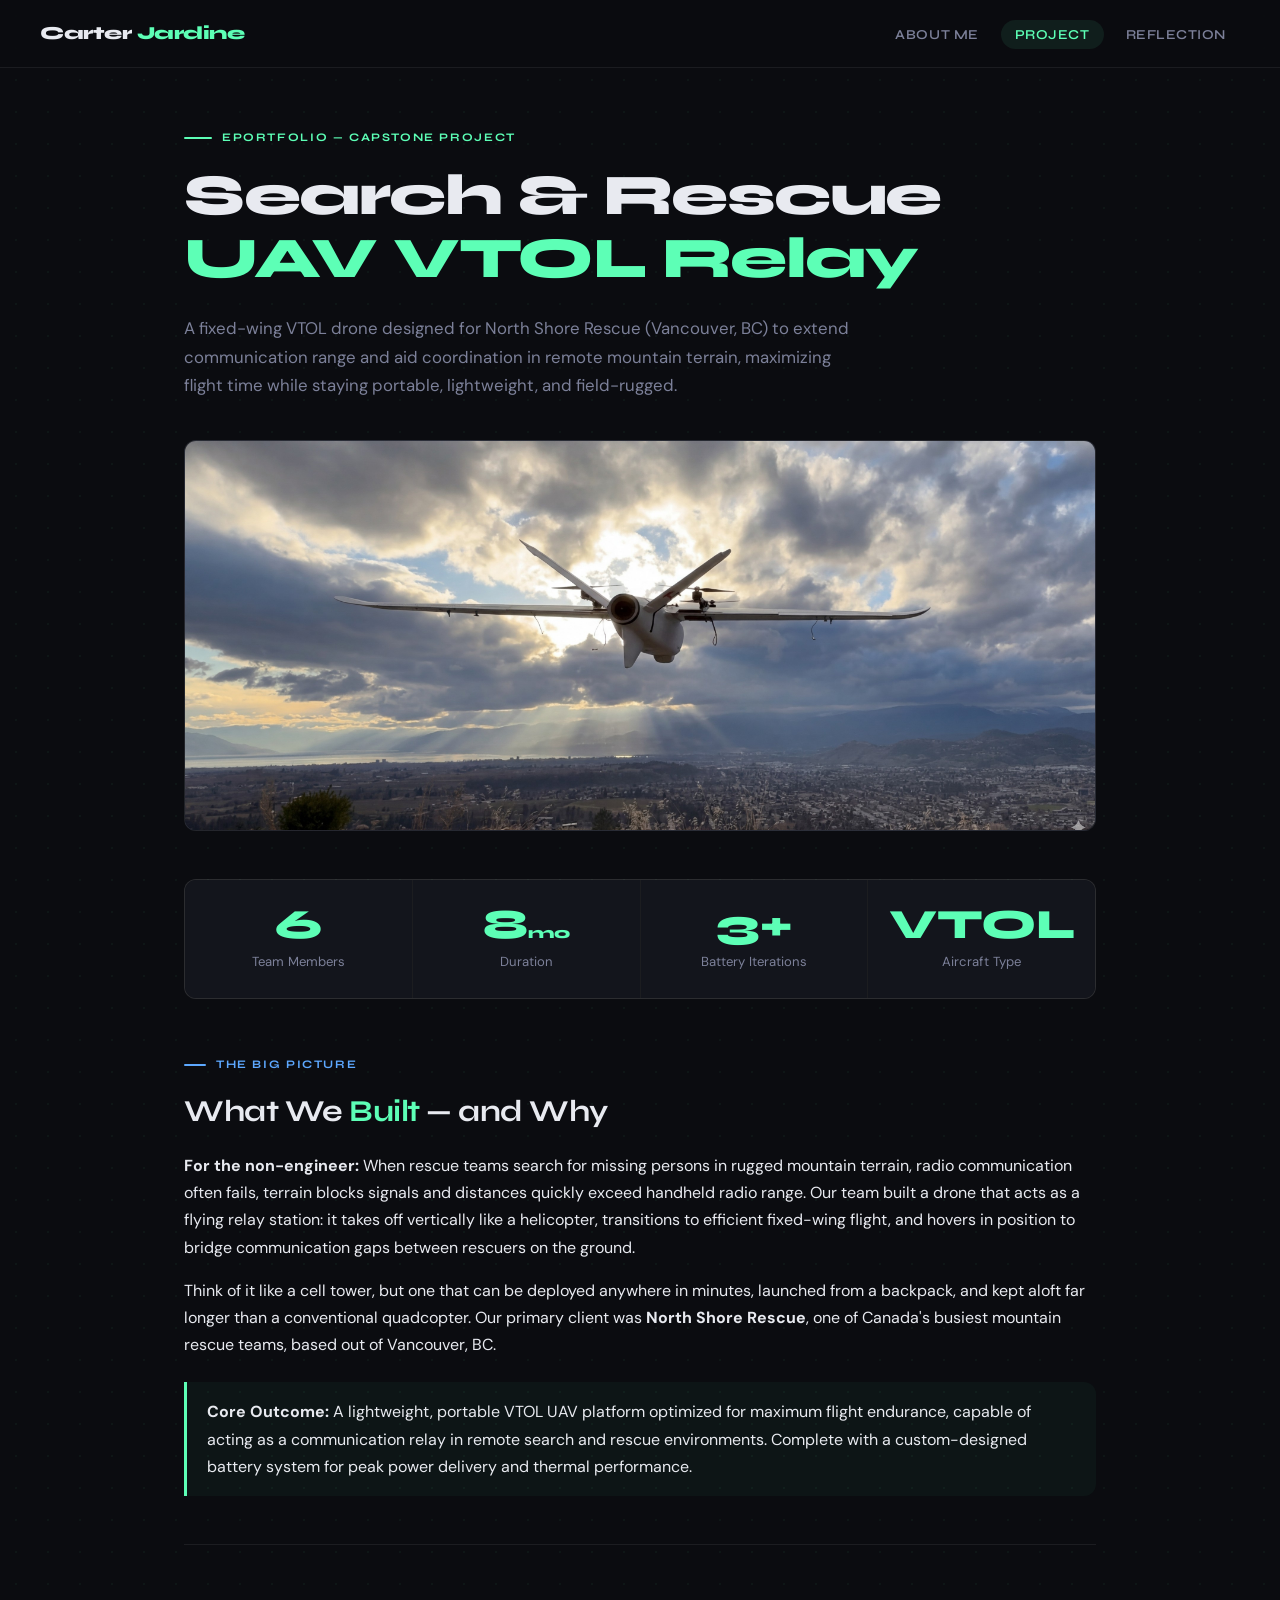
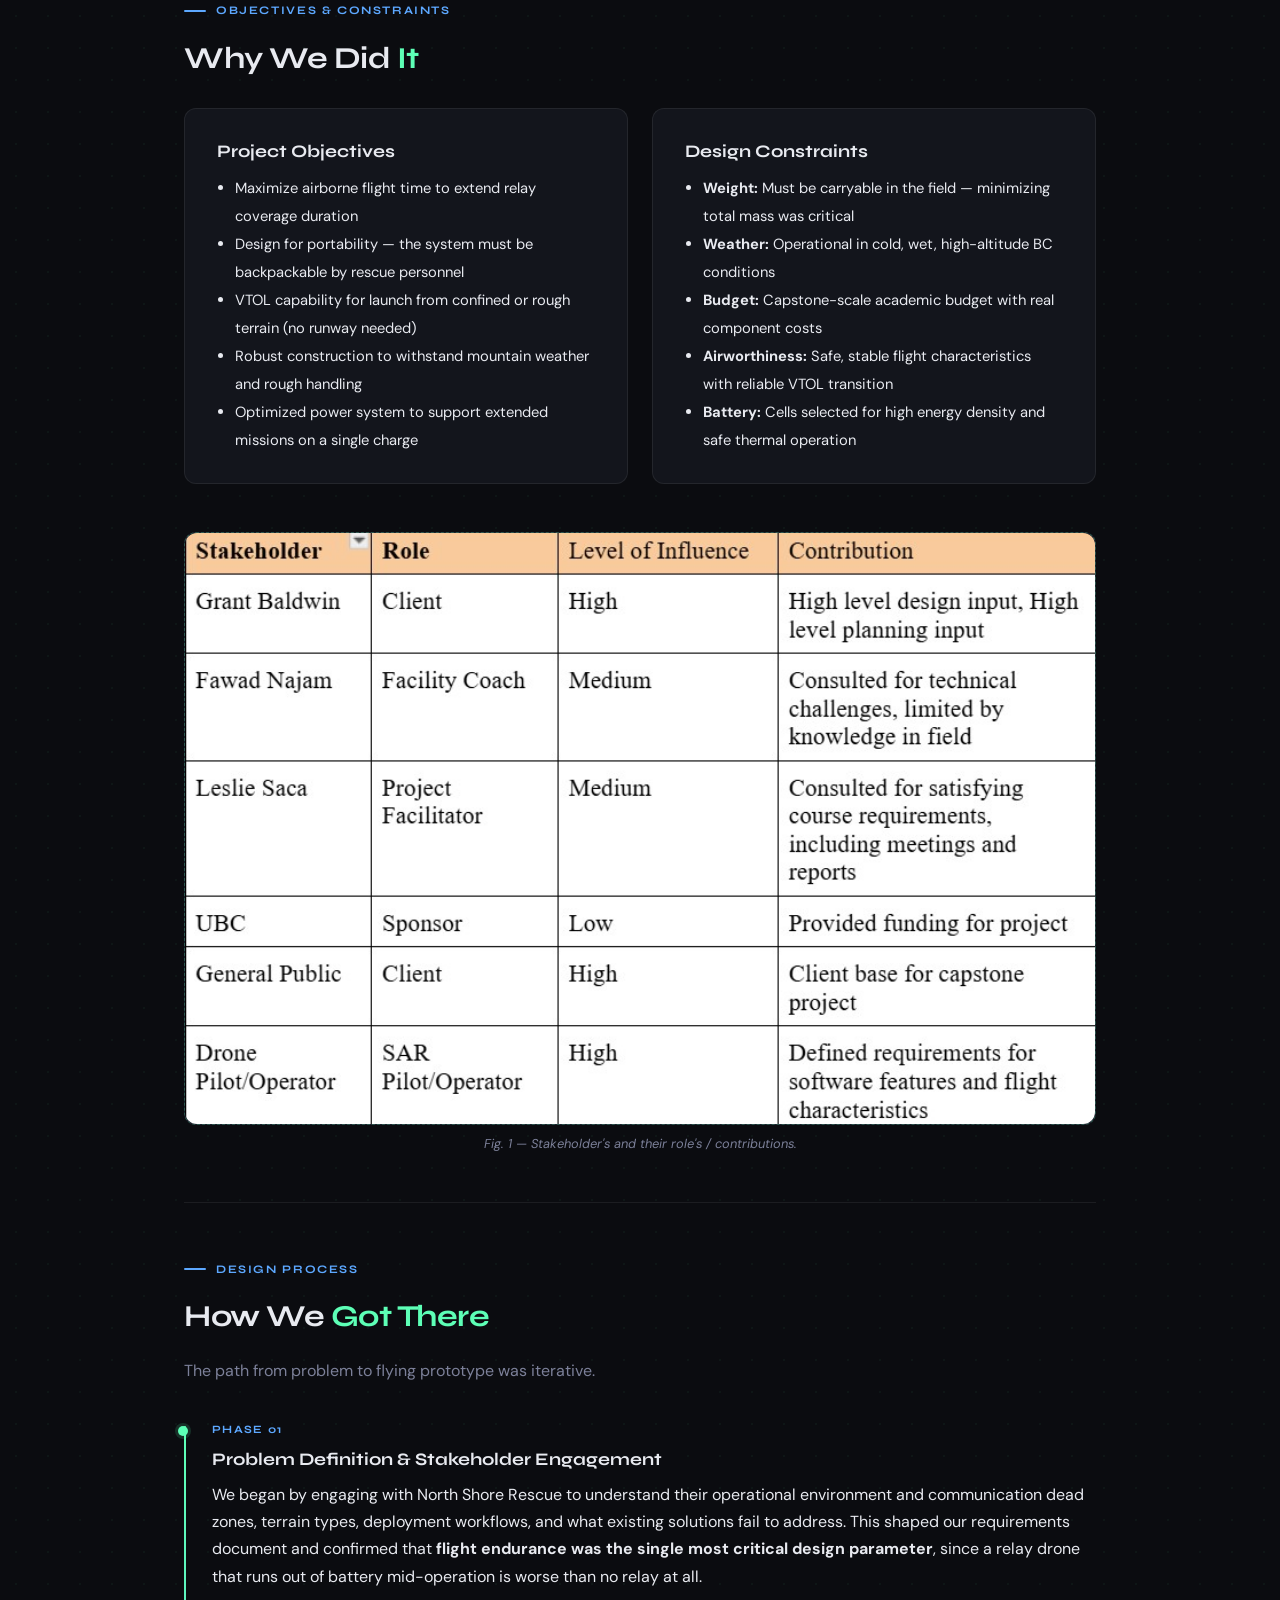
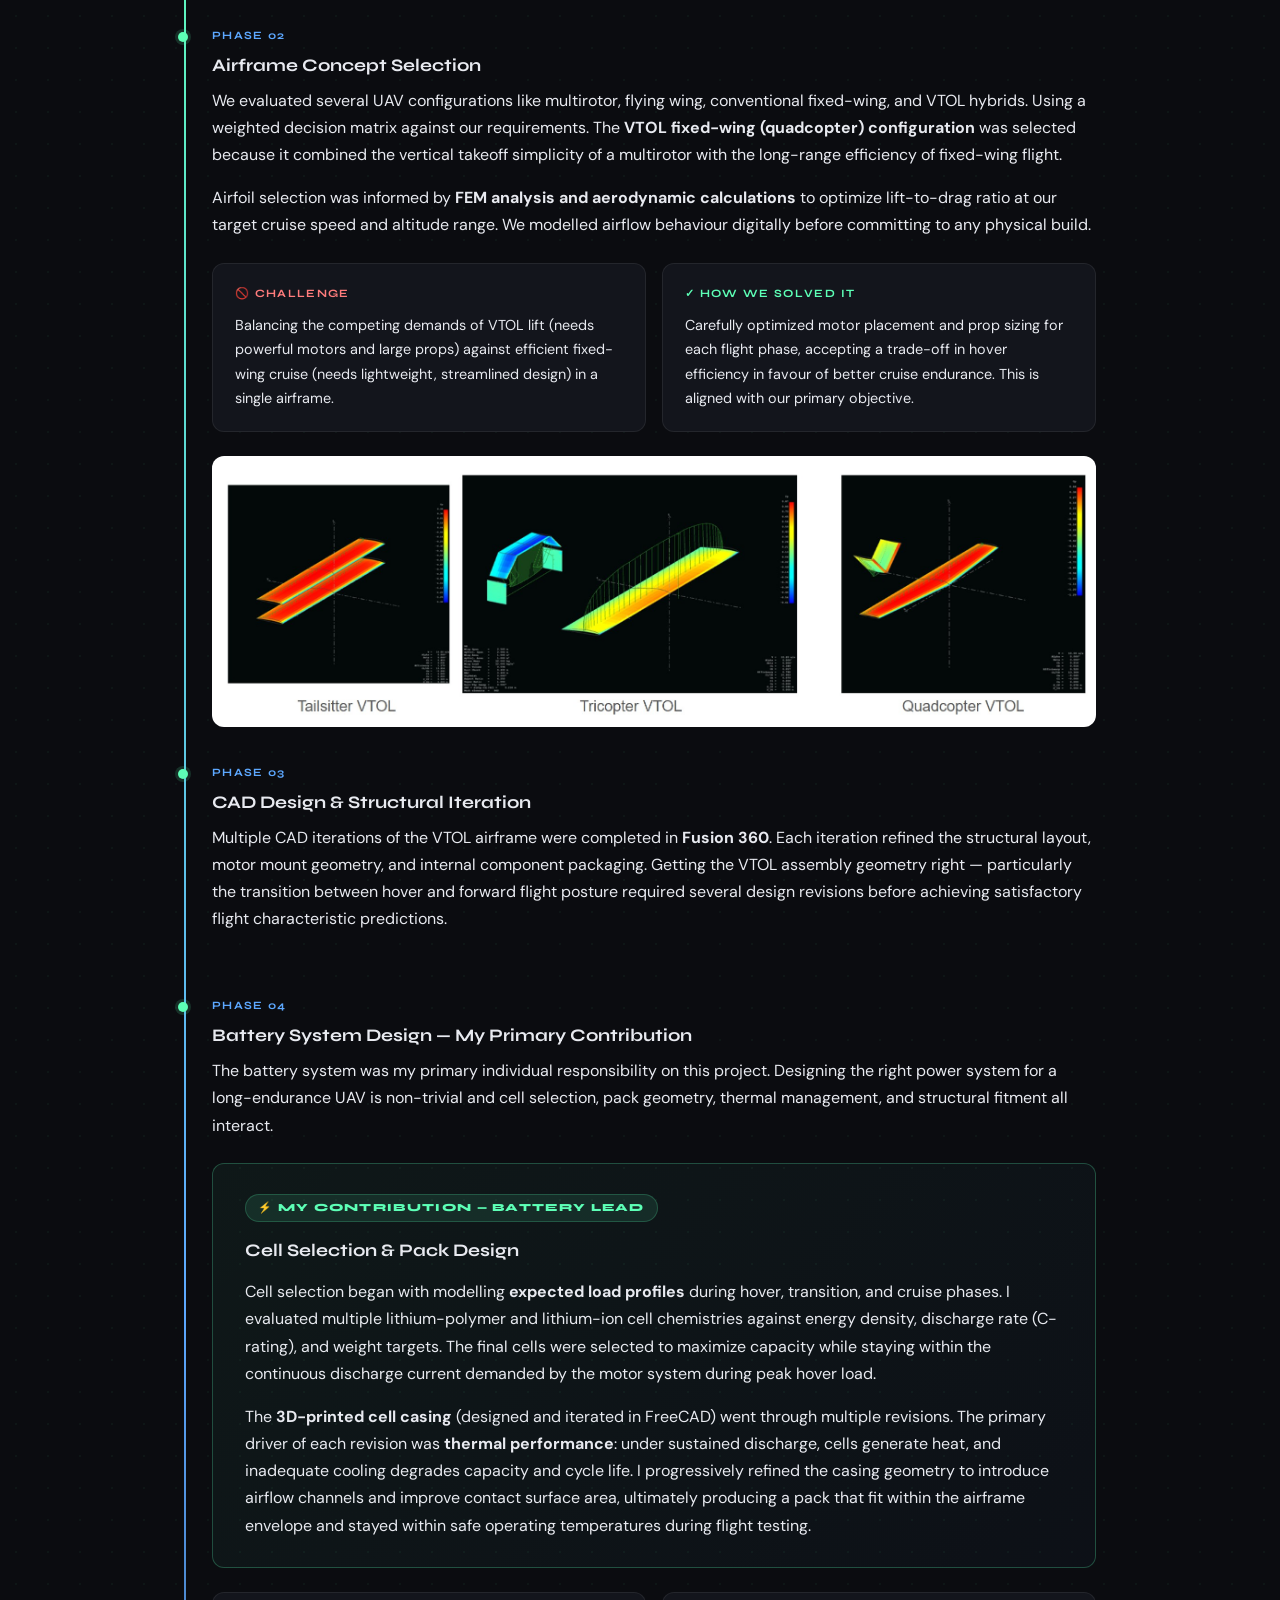
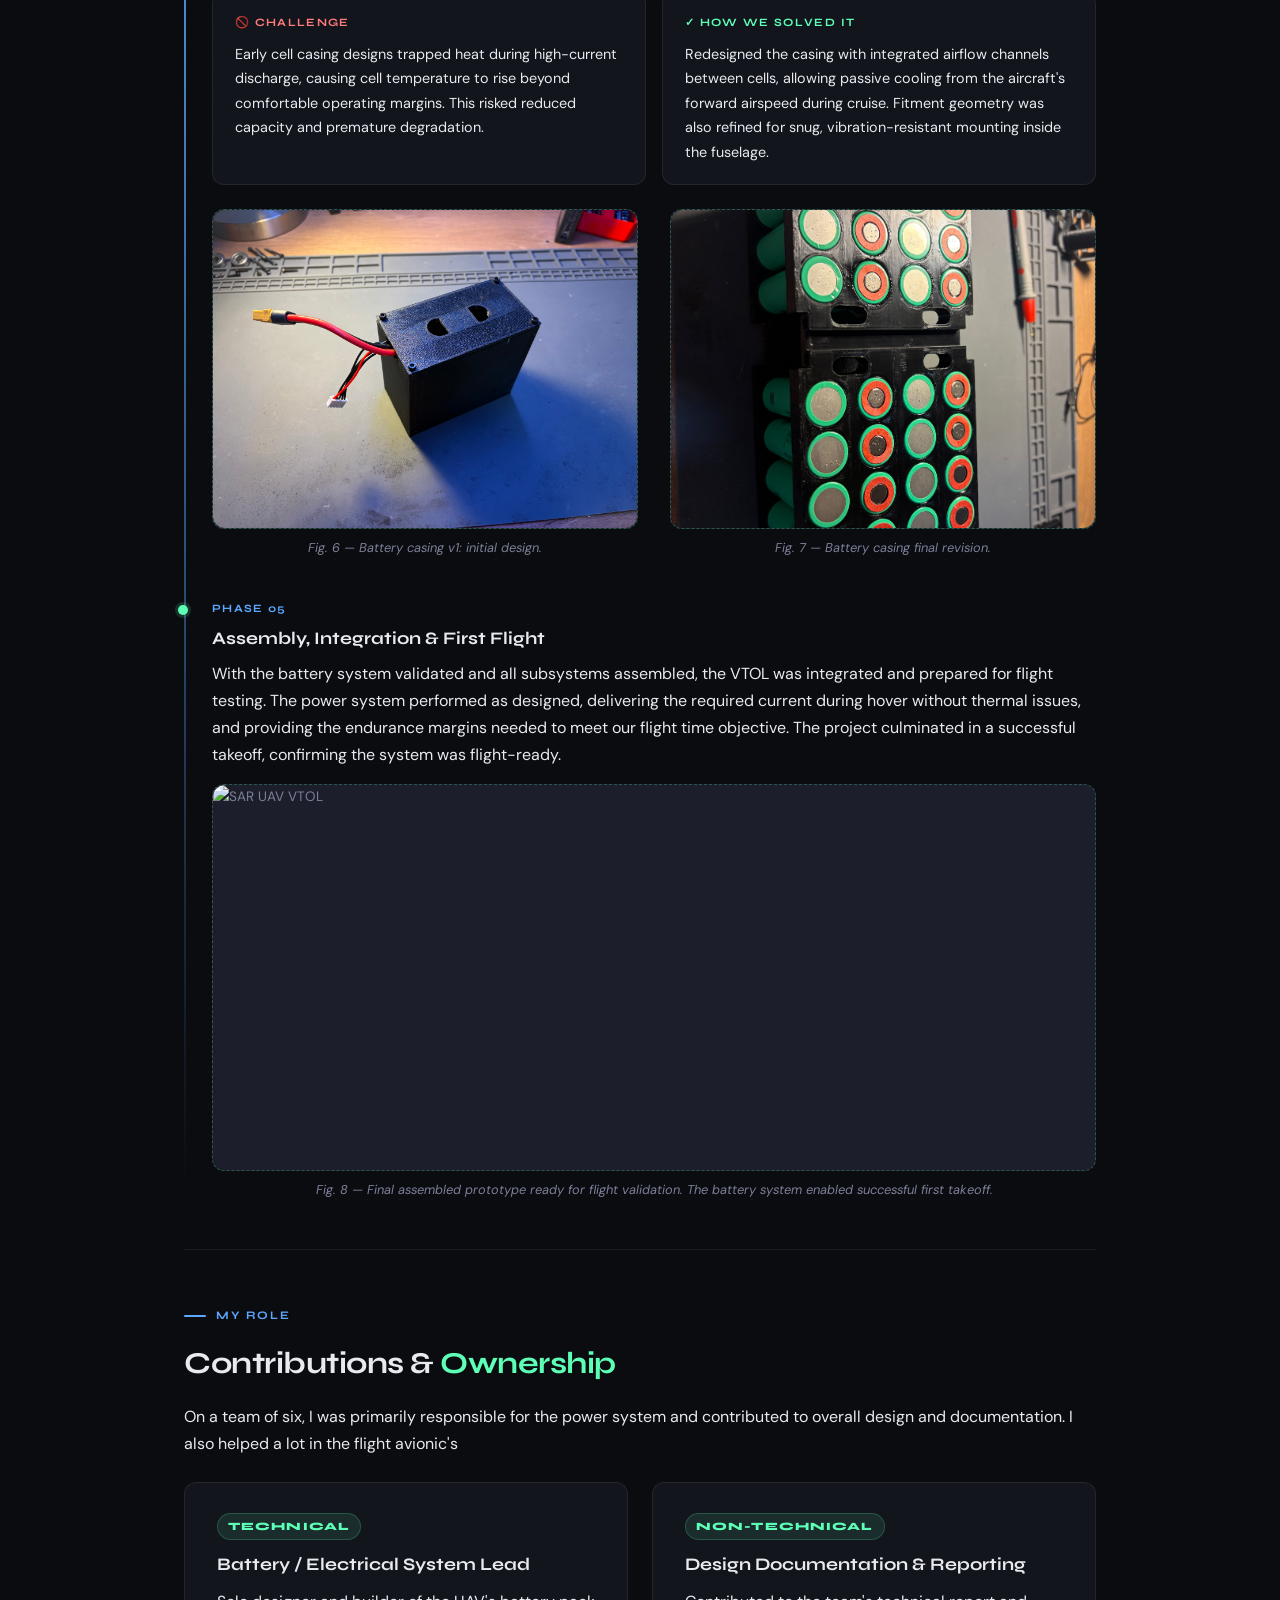
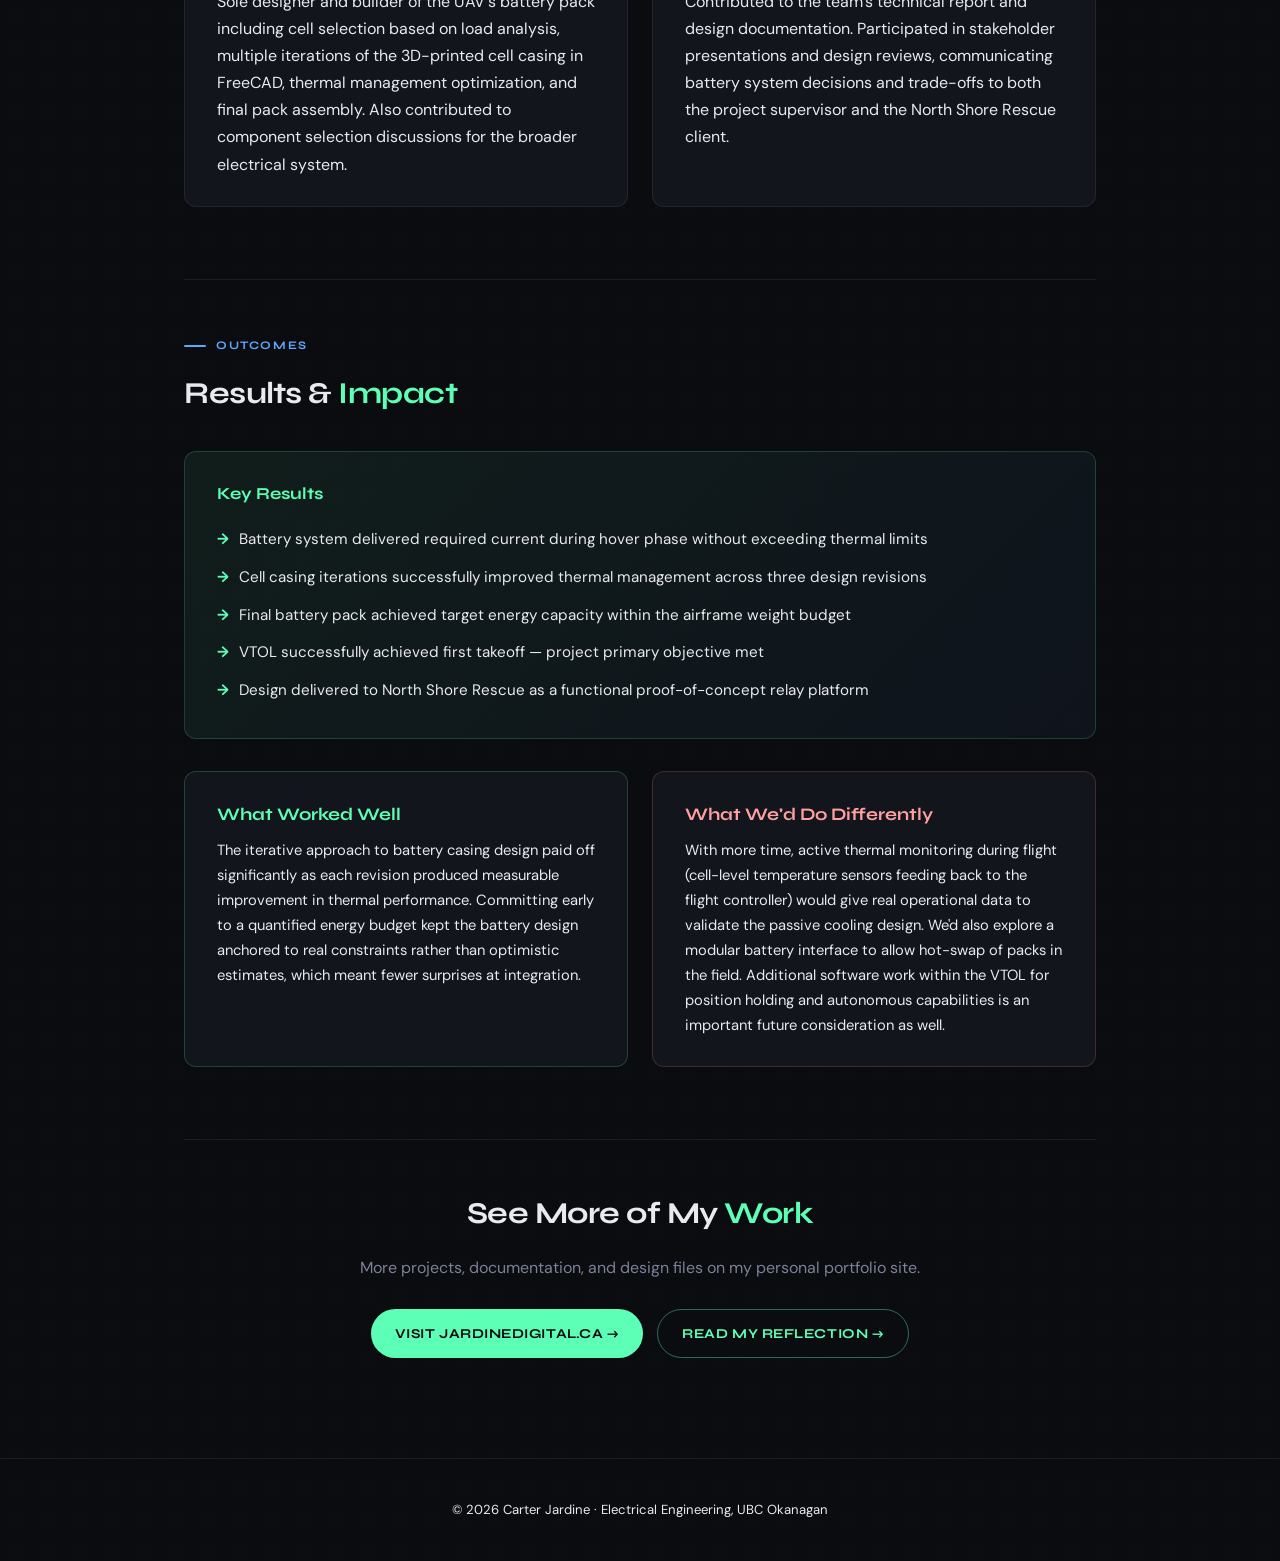
==== commit 2c088a53: "Add files via upload" ====
--- a/project.html
+++ b/project.html
@@ -196,7 +196,7 @@
   <h1 class="fade-up delay-1">Search &amp; Rescue <em>UAV VTOL Relay</em></h1>
   <p class="fade-up delay-2" style="color:var(--muted);font-size:1.05rem;margin-bottom:40px;max-width:680px;">
     A fixed-wing VTOL drone designed for North Shore Rescue (Vancouver, BC) to extend
-    communication range and aid coordination in remote mountain terrain — maximizing
+    communication range and aid coordination in remote mountain terrain, maximizing
     flight time while staying portable, lightweight, and field-rugged.
   </p>
 
@@ -204,17 +204,14 @@
   <div class="hero-img fade-up delay-2">
     <div class="hero-grid"></div>
     <div class="hero-label">
-      <!-- Replace with your UAV render or photo:
-           <img src="vtol-hero.jpg" alt="SAR UAV VTOL" style="width:100%;height:100%;object-fit:cover;border-radius:var(--radius);" /> -->
-      <h2>SAR UAV VTOL Relay</h2>
-      <p>Replace this with your best photo or render of the final prototype</p>
+      <img src="vtol-hero.jpg" alt="SAR UAV VTOL" style="width:100%;height:100%;object-fit:cover;border-radius:var(--radius);" />
     </div>
   </div>
 
   <!-- Stats bar -->
   <div class="stats-bar fade-up delay-3">
     <div class="stat-block">
-      <div class="number">4</div>
+      <div class="number">6</div>
       <div class="label">Team Members</div>
     </div>
     <div class="stat-block">
@@ -237,13 +234,13 @@
     <h2>What We <em>Built</em> — and Why</h2>
     <p>
       <strong>For the non-engineer:</strong> When rescue teams search for missing persons in rugged
-      mountain terrain, radio communication often fails — terrain blocks signals and distances
+      mountain terrain, radio communication often fails, terrain blocks signals and distances
       quickly exceed handheld radio range. Our team built a drone that acts as a flying relay
       station: it takes off vertically like a helicopter, transitions to efficient fixed-wing
       flight, and hovers in position to bridge communication gaps between rescuers on the ground.
     </p>
     <p>
-      Think of it like a cell tower — but one that can be deployed anywhere in minutes, launched
+      Think of it like a cell tower, but one that can be deployed anywhere in minutes, launched
       from a backpack, and kept aloft far longer than a conventional quadcopter. Our primary client
       was <strong>North Shore Rescue</strong>, one of Canada's busiest mountain rescue teams, based
       out of Vancouver, BC.
@@ -252,7 +249,7 @@
       <p>
         <strong>Core Outcome:</strong> A lightweight, portable VTOL UAV platform optimized for
         maximum flight endurance, capable of acting as a communication relay in remote search
-        and rescue environments — complete with a custom-designed battery system for peak
+        and rescue environments. Complete with a custom-designed battery system for peak
         power delivery and thermal performance.
       </p>
     </div>
@@ -287,11 +284,10 @@
       </div>
     </div>
     <figure style="margin-top:24px;">
-      <div class="img-placeholder" style="aspect-ratio:16/7;">
-        <svg width="32" height="32" fill="none" stroke="currentColor" stroke-width="1.5" viewBox="0 0 24 24"><rect x="3" y="3" width="18" height="18" rx="2"/><path d="M3 9h18M9 21V9"/></svg>
-        <span>Insert: Requirements table, system block diagram, or stakeholder map</span>
-      </div>
-      <figcaption>Fig. 1 — System requirements and key performance targets defined with North Shore Rescue at project outset.</figcaption>
+      <div class="img-placeholder" style="aspect-ratio:2/1.3;">
+        <img src="Stakeholder.jpg" alt="SAR UAV VTOL" style="width:100%;height:100%;object-fit:cover;border-radius:var(--radius);" />
+      </div>
+      <figcaption>Fig. 1 — Stakeholder's and their role's / contributions.</figcaption>
     </figure>
   </section>
 
@@ -302,7 +298,7 @@
     <div class="section-label">Design Process</div>
     <h2>How We <em>Got There</em></h2>
     <p style="color:var(--muted); margin-bottom:36px;">
-      The path from problem to flying prototype was iterative — here's the honest story.
+      The path from problem to flying prototype was iterative.
     </p>
 
     <div class="timeline">
@@ -311,28 +307,21 @@
         <div class="phase">Phase 01</div>
         <h3>Problem Definition &amp; Stakeholder Engagement</h3>
         <p>
-          We began by engaging with North Shore Rescue to understand their operational environment —
+          We began by engaging with North Shore Rescue to understand their operational environment and
           communication dead zones, terrain types, deployment workflows, and what existing solutions
           fail to address. This shaped our requirements document and confirmed that
           <strong>flight endurance was the single most critical design parameter</strong>, since
           a relay drone that runs out of battery mid-operation is worse than no relay at all.
         </p>
-        <figure style="margin-top:16px;">
-          <div class="img-placeholder" style="aspect-ratio:16/7;">
-            <svg width="32" height="32" fill="none" stroke="currentColor" stroke-width="1.5" viewBox="0 0 24 24"><circle cx="11" cy="11" r="8"/><path d="m21 21-4.35-4.35"/></svg>
-            <span>Insert: Stakeholder notes, requirements document, or use-case scenario diagram</span>
-          </div>
-          <figcaption>Fig. 2 — Early phase: defining the SAR operational context and translating field requirements into engineering specifications.</figcaption>
-        </figure>
       </div>
 
       <div class="timeline-item">
         <div class="phase">Phase 02</div>
         <h3>Airframe Concept Selection</h3>
         <p>
-          We evaluated several UAV configurations — multirotor, flying wing, conventional fixed-wing,
-          and VTOL hybrids — using a weighted decision matrix against our requirements. The
-          <strong>VTOL fixed-wing (tailsitter / pusher hybrid) configuration</strong> was selected
+          We evaluated several UAV configurations like multirotor, flying wing, conventional fixed-wing,
+          and VTOL hybrids. Using a weighted decision matrix against our requirements. The
+          <strong>VTOL fixed-wing (quadcopter) configuration</strong> was selected
           because it combined the vertical takeoff simplicity of a multirotor with the long-range
           efficiency of fixed-wing flight.
         </p>
@@ -348,16 +337,10 @@
           </div>
           <div class="cs-card solution">
             <div class="cs-label">✓ How We Solved It</div>
-            <p>Carefully optimized motor placement and prop sizing for each flight phase, accepting a trade-off in hover efficiency in favour of better cruise endurance — aligned with our primary objective.</p>
+            <p>Carefully optimized motor placement and prop sizing for each flight phase, accepting a trade-off in hover efficiency in favour of better cruise endurance. This is aligned with our primary objective.</p>
           </div>
         </div>
-        <figure style="margin-top:16px;">
-          <div class="img-placeholder" style="aspect-ratio:16/7;">
-            <svg width="32" height="32" fill="none" stroke="currentColor" stroke-width="1.5" viewBox="0 0 24 24"><path d="M12 19l7-7 3 3-7 7-3-3z"/><path d="M18 13l-1.5-7.5L2 2l3.5 14.5L13 18l5-5z"/></svg>
-            <span>Insert: Airfoil analysis output, concept comparison diagrams, or decision matrix</span>
-          </div>
-          <figcaption>Fig. 3 — Airfoil and configuration analysis: comparing candidate designs on endurance, stability, and portability criteria.</figcaption>
-        </figure>
+        <img src="analysis.jpg" alt="SAR UAV VTOL" style="width:100%;height:100%;object-fit:cover;border-radius:var(--radius);" />
       </div>
 
       <div class="timeline-item">
@@ -367,24 +350,10 @@
           Multiple CAD iterations of the VTOL airframe were completed in <strong>Fusion 360</strong>.
           Each iteration refined the structural layout, motor mount geometry, and internal component
           packaging. Getting the VTOL assembly geometry right — particularly the transition between
-          hover and forward flight posture — required several design revisions before achieving
+          hover and forward flight posture required several design revisions before achieving
           satisfactory flight characteristic predictions.
         </p>
         <div class="split" style="margin-top:24px;">
-          <figure>
-            <div class="img-placeholder" style="aspect-ratio:4/3;">
-              <svg width="32" height="32" fill="none" stroke="currentColor" stroke-width="1.5" viewBox="0 0 24 24"><path d="M12 2a10 10 0 1 0 10 10H12V2z"/></svg>
-              <span>Insert: CAD render — early airframe concept</span>
-            </div>
-            <figcaption>Fig. 4 — Early CAD concept: initial airframe geometry before structural refinement.</figcaption>
-          </figure>
-          <figure>
-            <div class="img-placeholder" style="aspect-ratio:4/3;">
-              <svg width="32" height="32" fill="none" stroke="currentColor" stroke-width="1.5" viewBox="0 0 24 24"><polyline points="22 12 18 12 15 21 9 3 6 12 2 12"/></svg>
-              <span>Insert: FEM / airflow analysis visualization</span>
-            </div>
-            <figcaption>Fig. 5 — Airflow analysis output showing lift distribution and drag characteristics at cruise conditions.</figcaption>
-          </figure>
         </div>
       </div>
 
@@ -393,7 +362,7 @@
         <h3>Battery System Design — My Primary Contribution</h3>
         <p>
           The battery system was my primary individual responsibility on this project. Designing the
-          right power system for a long-endurance UAV is non-trivial — cell selection, pack geometry,
+          right power system for a long-endurance UAV is non-trivial and cell selection, pack geometry,
           thermal management, and structural fitment all interact.
         </p>
 
@@ -409,7 +378,7 @@
             discharge current demanded by the motor system during peak hover load.
           </p>
           <p>
-            The <strong>3D-printed cell casing</strong> — designed and iterated in Fusion 360 —
+            The <strong>3D-printed cell casing</strong> (designed and iterated in FreeCAD)
             went through multiple revisions. The primary driver of each revision was
             <strong>thermal performance</strong>: under sustained discharge, cells generate heat,
             and inadequate cooling degrades capacity and cycle life. I progressively refined the
@@ -422,7 +391,7 @@
         <div class="cs-grid">
           <div class="cs-card challenge">
             <div class="cs-label">🚫 Challenge</div>
-            <p>Early cell casing designs trapped heat during high-current discharge, causing cell temperature to rise beyond comfortable operating margins — risking reduced capacity and premature degradation.</p>
+            <p>Early cell casing designs trapped heat during high-current discharge, causing cell temperature to rise beyond comfortable operating margins. This risked reduced capacity and premature degradation.</p>
           </div>
           <div class="cs-card solution">
             <div class="cs-label">✓ How We Solved It</div>
@@ -433,17 +402,15 @@
         <div class="split" style="margin-top:24px;">
           <figure>
             <div class="img-placeholder" style="aspect-ratio:4/3;">
-              <svg width="32" height="32" fill="none" stroke="currentColor" stroke-width="1.5" viewBox="0 0 24 24"><rect x="2" y="7" width="20" height="14" rx="2"/><path d="M16 7V5a2 2 0 0 0-2-2h-4a2 2 0 0 0-2 2v2"/></svg>
-              <span>Insert: Battery casing v1 CAD render</span>
+              <img src="bat1.jpg" alt="SAR UAV VTOL" style="width:100%;height:100%;object-fit:cover;border-radius:var(--radius);" />
             </div>
-            <figcaption>Fig. 6 — Battery casing v1: initial design before thermal refinement.</figcaption>
+            <figcaption>Fig. 6 — Battery casing v1: initial design.</figcaption>
           </figure>
           <figure>
             <div class="img-placeholder" style="aspect-ratio:4/3;">
-              <svg width="32" height="32" fill="none" stroke="currentColor" stroke-width="1.5" viewBox="0 0 24 24"><rect x="2" y="7" width="20" height="14" rx="2"/><path d="M16 7V5a2 2 0 0 0-2-2h-4a2 2 0 0 0-2 2v2"/><line x1="8" y1="12" x2="8" y2="16"/><line x1="12" y1="12" x2="12" y2="16"/><line x1="16" y1="12" x2="16" y2="16"/></svg>
-              <span>Insert: Final battery casing with cooling channels — CAD or printed part photo</span>
+              <img src="bat2.jpg" alt="SAR UAV VTOL" style="width:100%;height:100%;object-fit:cover;border-radius:var(--radius);" />
             </div>
-            <figcaption>Fig. 7 — Battery casing final revision: integrated airflow channels and revised cell fitment geometry.</figcaption>
+            <figcaption>Fig. 7 — Battery casing final revision.</figcaption>
           </figure>
         </div>
       </div>
@@ -453,15 +420,14 @@
         <h3>Assembly, Integration &amp; First Flight</h3>
         <p>
           With the battery system validated and all subsystems assembled, the VTOL was integrated
-          and prepared for flight testing. The power system performed as designed — delivering the
+          and prepared for flight testing. The power system performed as designed, delivering the
           required current during hover without thermal issues, and providing the endurance margins
           needed to meet our flight time objective. The project culminated in a successful takeoff,
           confirming the system was flight-ready.
         </p>
         <figure style="margin-top:16px;">
           <div class="img-placeholder" style="aspect-ratio:16/7;">
-            <svg width="32" height="32" fill="none" stroke="currentColor" stroke-width="1.5" viewBox="0 0 24 24"><polyline points="20 6 9 17 4 12"/></svg>
-            <span>Insert: Final assembled VTOL photo, flight photo, or demo video thumbnail</span>
+            <img src="ground.jpeg" alt="SAR UAV VTOL" style="width:100%;height:100%;object-fit:cover;border-radius:var(--radius);" />
           </div>
           <figcaption>Fig. 8 — Final assembled prototype ready for flight validation. The battery system enabled successful first takeoff.</figcaption>
         </figure>
@@ -476,15 +442,15 @@
   <section class="fade-up">
     <div class="section-label">My Role</div>
     <h2>Contributions &amp; <em>Ownership</em></h2>
-    <p>On a team of four, I was primarily responsible for the power system — and contributed to overall design and documentation.</p>
+    <p>On a team of six, I was primarily responsible for the power system and contributed to overall design and documentation. I also helped a lot in the flight avionic's</p>
 
     <div class="grid-2" style="margin-top:24px;">
       <div class="card">
         <div class="step-num">Technical</div>
-        <h3>Battery System Lead</h3>
-        <p>
-          Sole designer and builder of the UAV's battery pack — including cell selection based on
-          load analysis, multiple iterations of the 3D-printed cell casing in Fusion 360, thermal
+        <h3>Battery / Electrical System Lead</h3>
+        <p>
+          Sole designer and builder of the UAV's battery pack including cell selection based on
+          load analysis, multiple iterations of the 3D-printed cell casing in FreeCAD, thermal
           management optimization, and final pack assembly. Also contributed to component selection
           discussions for the broader electrical system.
         </p>
@@ -519,19 +485,12 @@
       </ul>
     </div>
 
-    <figure>
-      <div class="img-placeholder" style="aspect-ratio:16/7;">
-        <svg width="32" height="32" fill="none" stroke="currentColor" stroke-width="1.5" viewBox="0 0 24 24"><line x1="18" y1="20" x2="18" y2="10"/><line x1="12" y1="20" x2="12" y2="4"/><line x1="6" y1="20" x2="6" y2="14"/></svg>
-        <span>Insert: Battery performance graph, flight endurance chart, or weight breakdown diagram</span>
-      </div>
-      <figcaption>Fig. 9 — Performance summary: battery capacity, discharge curves, and thermal data across design iterations.</figcaption>
-    </figure>
 
     <div class="grid-2" style="margin-top:24px;">
       <div class="card" style="border-color:rgba(93,255,182,0.2);">
         <h3 style="color:var(--accent);">What Worked Well</h3>
         <p style="font-size:0.92rem;">
-          The iterative approach to battery casing design paid off significantly — each revision
+          The iterative approach to battery casing design paid off significantly as each revision
           produced measurable improvement in thermal performance. Committing early to a quantified
           energy budget kept the battery design anchored to real constraints rather than optimistic
           estimates, which meant fewer surprises at integration.
@@ -543,7 +502,8 @@
           With more time, active thermal monitoring during flight (cell-level temperature sensors
           feeding back to the flight controller) would give real operational data to validate the
           passive cooling design. We'd also explore a modular battery interface to allow hot-swap
-          of packs in the field — a major practical benefit for long SAR operations.
+          of packs in the field. Additional software work within the VTOL for position holding 
+          and autonomous capabilities is an important future consideration as well.
         </p>
       </div>
     </div>
@@ -565,7 +525,7 @@
 </main>
 
 <footer>
-  <p>© 2025 Carter Jardine · Electrical Engineering, UBC Okanagan</p>
+  <p>© 2026 Carter Jardine · Electrical Engineering, UBC Okanagan</p>
 </footer>
 
 </body>
